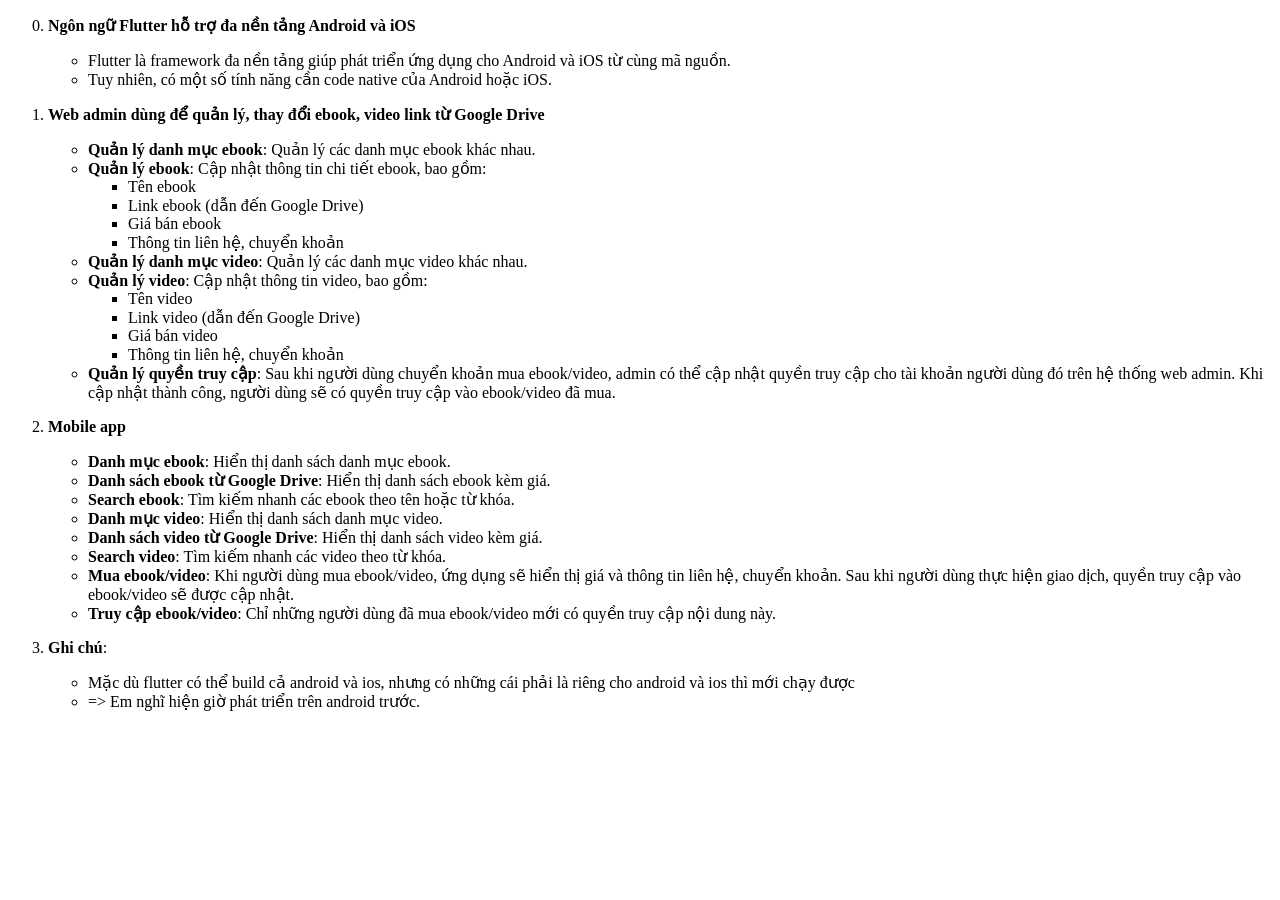
==== index.html @ 8fa97b50 "Update" ====
<!DOCTYPE html>
<html lang="vi">
<head>
    <meta charset="UTF-8">
    <meta name="viewport" content="width=device-width, initial-scale=1.0">
    <title>Ứng dụng Flutter và Web Admin</title>
</head>
<body>
    <ol start="0">
        <li>
            <p><strong>Ngôn ngữ Flutter hỗ trợ đa nền tảng Android và iOS</strong></p>
            <ul>
                <li>Flutter là framework đa nền tảng giúp phát triển ứng dụng cho Android và iOS từ cùng mã nguồn.</li>
                <li>Tuy nhiên, có một số tính năng cần code native của Android hoặc iOS.</li>
            </ul>
        </li>
        <li>
            <p><strong>Web admin dùng để quản lý, thay đổi ebook, video link từ Google Drive</strong></p>
            <ul>
                <li><strong>Quản lý danh mục ebook</strong>: Quản lý các danh mục ebook khác nhau.</li>
                <li><strong>Quản lý ebook</strong>: Cập nhật thông tin chi tiết ebook, bao gồm:
                    <ul>
                        <li>Tên ebook</li>
                        <li>Link ebook (dẫn đến Google Drive)</li>
                        <li>Giá bán ebook</li>
                        <li>Thông tin liên hệ, chuyển khoản</li>
                    </ul>
                </li>
                <li><strong>Quản lý danh mục video</strong>: Quản lý các danh mục video khác nhau.</li>
                <li><strong>Quản lý video</strong>: Cập nhật thông tin video, bao gồm:
                    <ul>
                        <li>Tên video</li>
                        <li>Link video (dẫn đến Google Drive)</li>
                        <li>Giá bán video</li>
                        <li>Thông tin liên hệ, chuyển khoản</li>
                    </ul>
                </li>
                <li><strong>Quản lý quyền truy cập</strong>: Sau khi người dùng chuyển khoản mua ebook/video, admin có thể cập nhật quyền truy cập cho tài khoản người dùng đó trên hệ thống web admin. Khi cập nhật thành công, người dùng sẽ có quyền truy cập vào ebook/video đã mua.</li>
            </ul>
        </li>
        <li>
            <p><strong>Mobile app</strong></p>
            <ul>
                <li><strong>Danh mục ebook</strong>: Hiển thị danh sách danh mục ebook.</li>
                <li><strong>Danh sách ebook từ Google Drive</strong>: Hiển thị danh sách ebook kèm giá.</li>
                <li><strong>Search ebook</strong>: Tìm kiếm nhanh các ebook theo tên hoặc từ khóa.</li>
                <li><strong>Danh mục video</strong>: Hiển thị danh sách danh mục video.</li>
                <li><strong>Danh sách video từ Google Drive</strong>: Hiển thị danh sách video kèm giá.</li>
                <li><strong>Search video</strong>: Tìm kiếm nhanh các video theo từ khóa.</li>
                <li><strong>Mua ebook/video</strong>: Khi người dùng mua ebook/video, ứng dụng sẽ hiển thị giá và thông tin liên hệ, chuyển khoản. Sau khi người dùng thực hiện giao dịch, quyền truy cập vào ebook/video sẽ được cập nhật.</li>
                <li><strong>Truy cập ebook/video</strong>: Chỉ những người dùng đã mua ebook/video mới có quyền truy cập nội dung này.</li>
            </ul>
        </li>
        <li>
            <p><strong>Ghi chú</strong>:</p>
            <ul>
                <li>Mặc dù flutter có thể build cả android và ios, nhưng có những cái phải là riêng cho android và ios thì mới chạy được</li>
                <li>=&gt; Em nghĩ hiện giờ phát triển trên android trước.</li>
            </ul>
        </li>
    </ol>
</body>
</html>
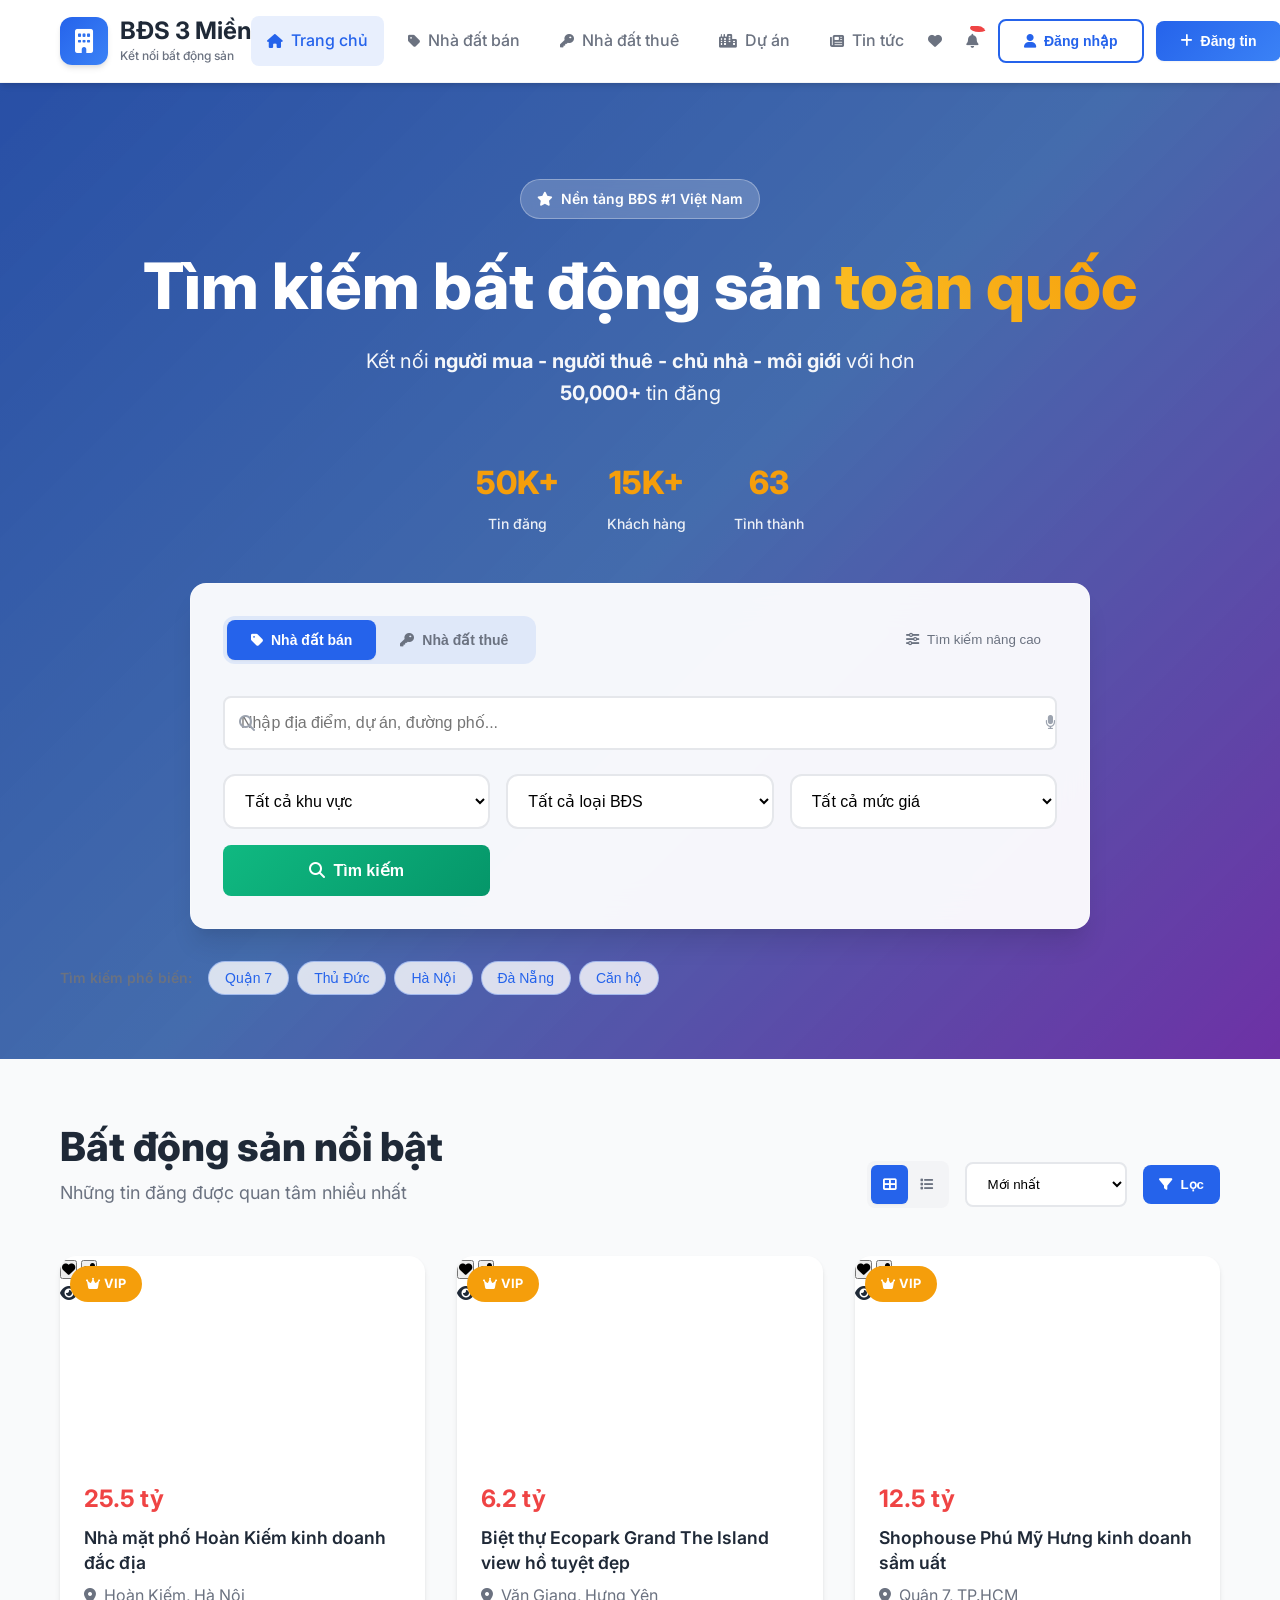
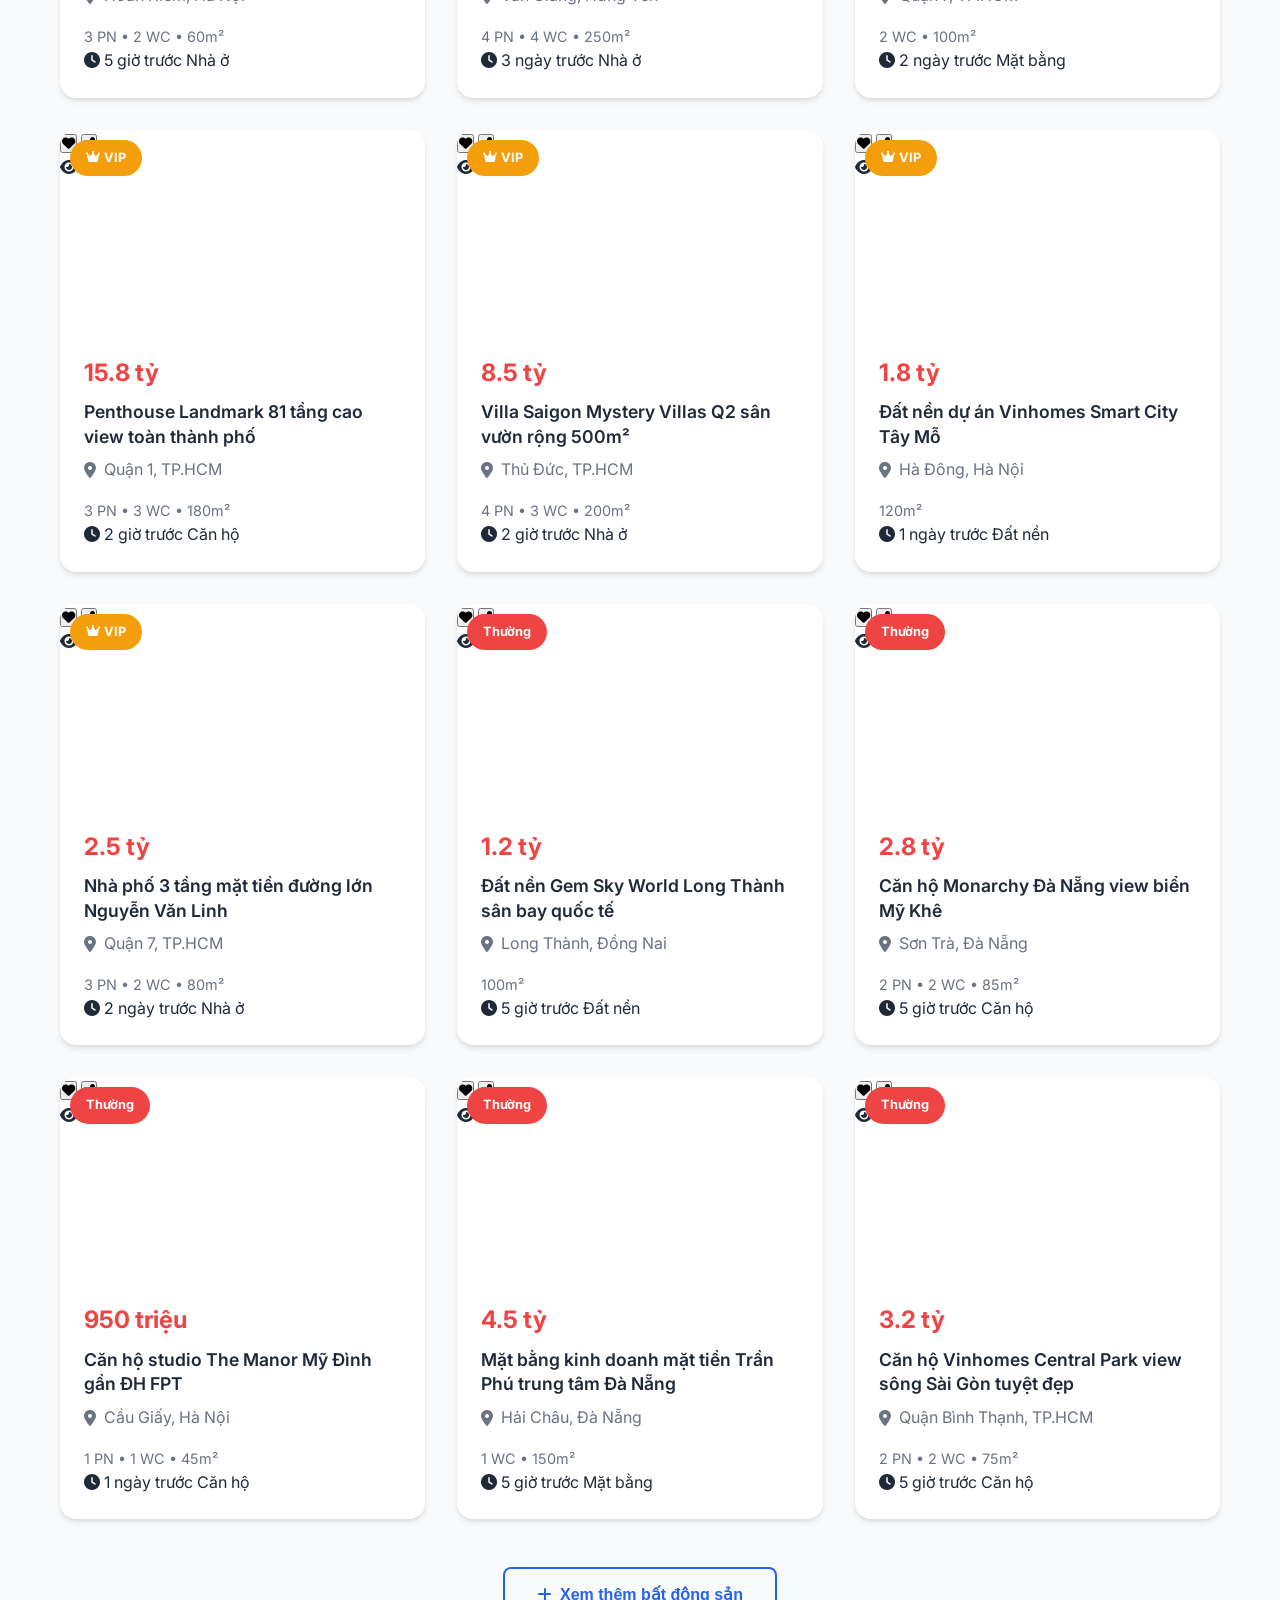
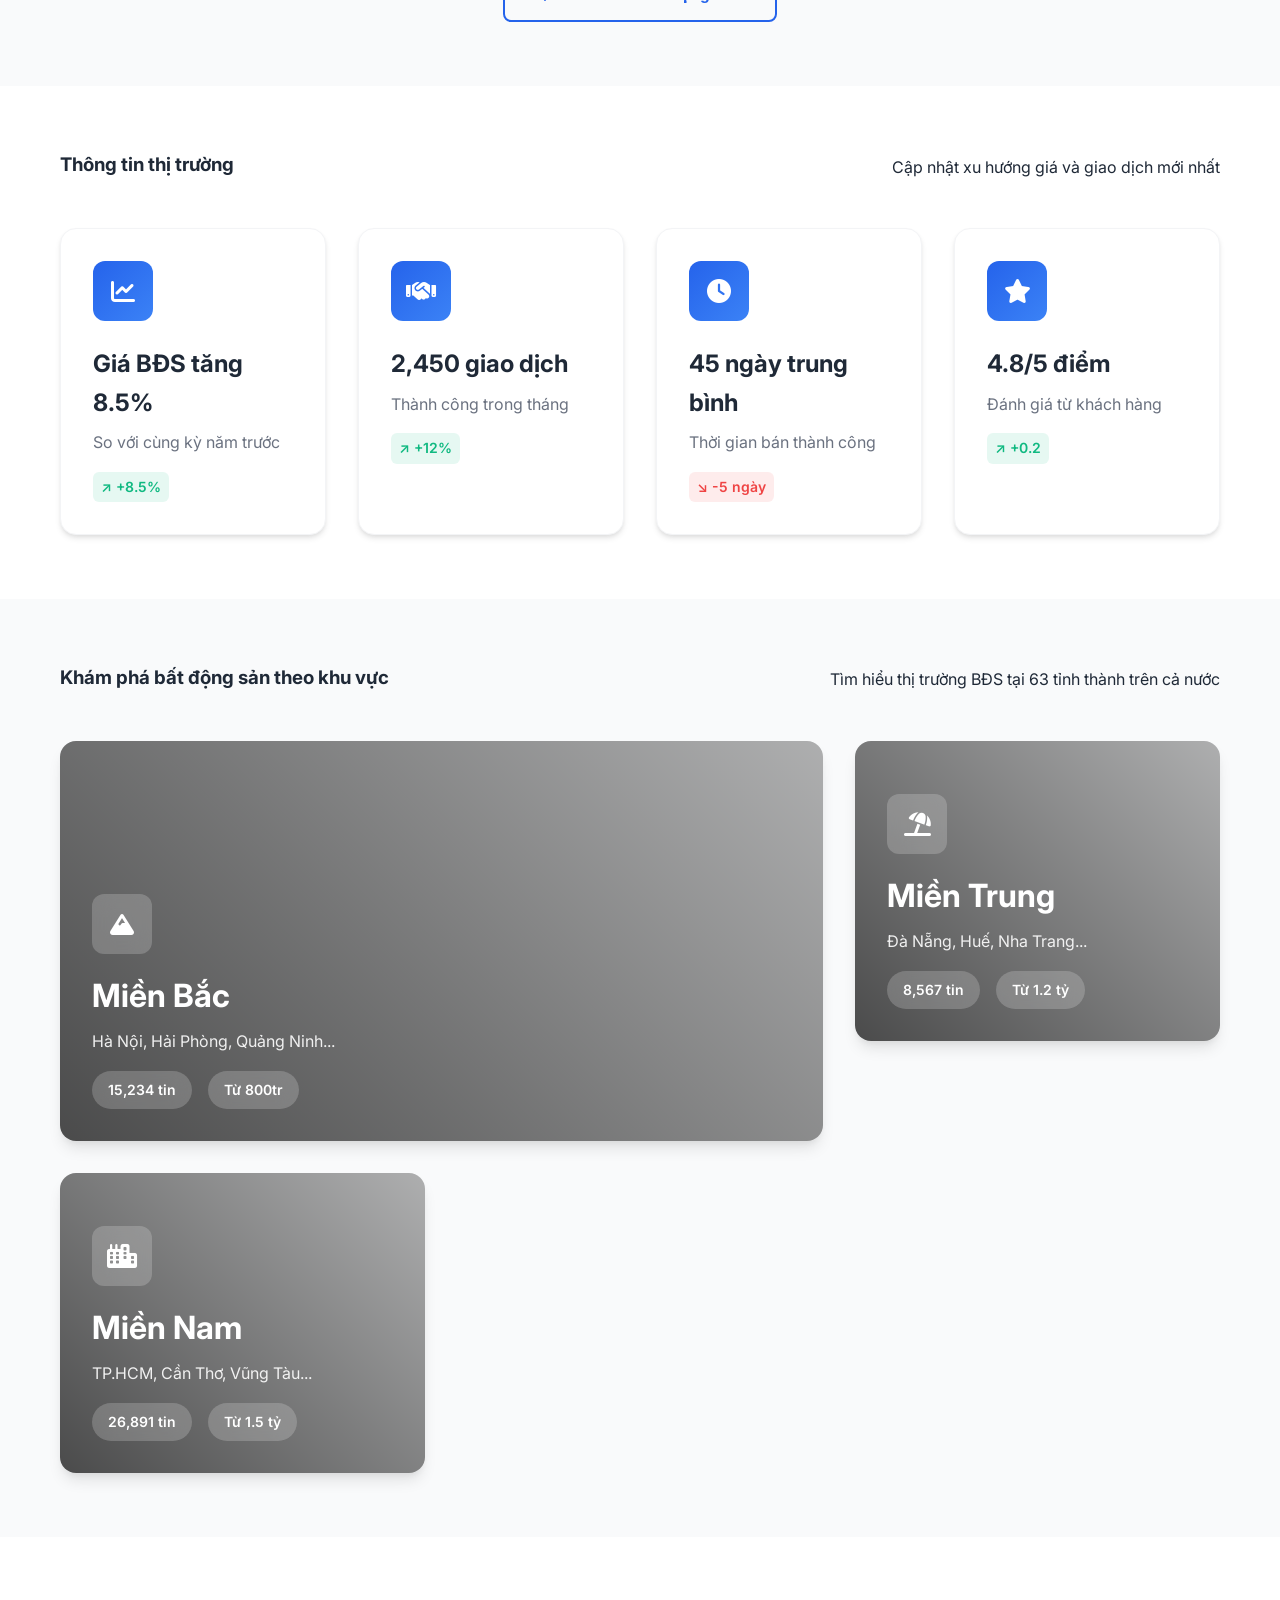
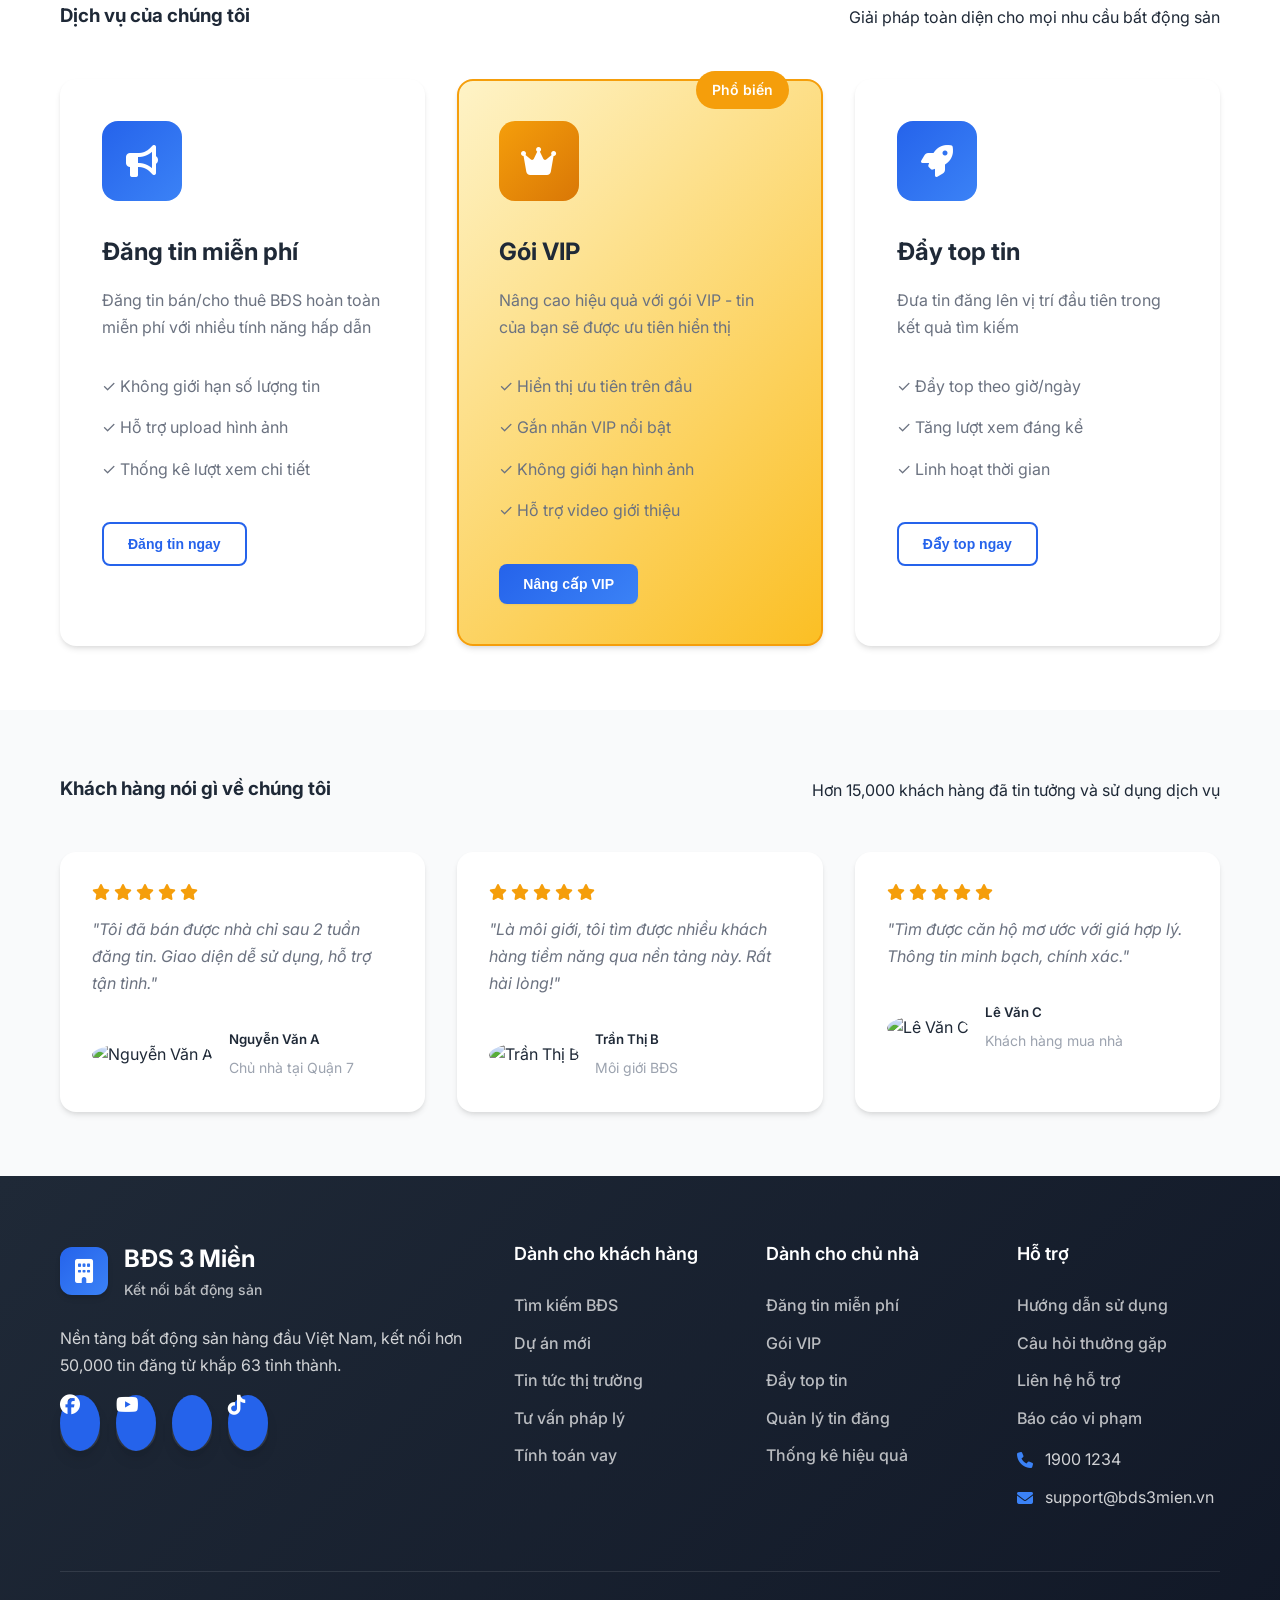
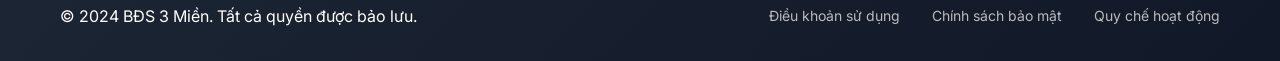
==== commit a0241c65: "Update" ====
--- a/index.html
+++ b/index.html
@@ -1,64 +1,725 @@
-
 <!DOCTYPE html>
 <html lang="vi">
 <head>
     <meta charset="UTF-8">
     <meta name="viewport" content="width=device-width, initial-scale=1.0">
-    <title>Ứng dụng Flutter và Web Admin</title>
+    <title>Bất Động Sản 3 Miền - Mua Bán Nhà Đất Toàn Quốc</title>
+    <link rel="stylesheet" href="styles.css">
+    <link href="https://cdnjs.cloudflare.com/ajax/libs/font-awesome/6.5.0/css/all.min.css" rel="stylesheet">
+    <link href="https://fonts.googleapis.com/css2?family=Inter:wght@300;400;500;600;700;800&display=swap" rel="stylesheet">
+    <link rel="preconnect" href="https://fonts.googleapis.com">
+    <link rel="preconnect" href="https://fonts.gstatic.com" crossorigin>
 </head>
 <body>
-    <ol start="0">
-        <li>
-            <p><strong>Ngôn ngữ Flutter hỗ trợ đa nền tảng Android và iOS</strong></p>
-            <ul>
-                <li>Flutter là framework đa nền tảng giúp phát triển ứng dụng cho Android và iOS từ cùng mã nguồn.</li>
-                <li>Tuy nhiên, có một số tính năng cần code native của Android hoặc iOS.</li>
-            </ul>
-        </li>
-        <li>
-            <p><strong>Web admin dùng để quản lý, thay đổi ebook, video link từ Google Drive</strong></p>
-            <ul>
-                <li><strong>Quản lý danh mục ebook</strong>: Quản lý các danh mục ebook khác nhau.</li>
-                <li><strong>Quản lý ebook</strong>: Cập nhật thông tin chi tiết ebook, bao gồm:
+    <!-- Header -->
+    <header class="header">
+        <div class="container">
+            <div class="nav-brand">
+                <div class="logo">
+                    <div class="logo-icon">
+                        <i class="fas fa-building"></i>
+                    </div>
+                    <div class="logo-text">
+                        <h1>BĐS 3 Miền</h1>
+                        <span>Kết nối bất động sản</span>
+                    </div>
+                </div>
+            </div>
+            <nav class="nav-menu">
+                <a href="#" class="nav-link active">
+                    <i class="fas fa-home"></i>
+                    <span>Trang chủ</span>
+                </a>
+                <a href="#" class="nav-link">
+                    <i class="fas fa-tag"></i>
+                    <span>Nhà đất bán</span>
+                </a>
+                <a href="#" class="nav-link">
+                    <i class="fas fa-key"></i>
+                    <span>Nhà đất thuê</span>
+                </a>
+                <a href="#" class="nav-link">
+                    <i class="fas fa-city"></i>
+                    <span>Dự án</span>
+                </a>
+                <a href="#" class="nav-link">
+                    <i class="fas fa-newspaper"></i>
+                    <span>Tin tức</span>
+                </a>
+            </nav>
+            <div class="nav-actions">
+                <div class="user-menu">
+                    <button class="btn btn-ghost" onclick="toggleSavedProperties()">
+                        <i class="fas fa-heart"></i>
+                        <span class="saved-count">3</span>
+                    </button>
+                    <button class="btn btn-ghost" onclick="toggleNotifications()">
+                        <i class="fas fa-bell"></i>
+                        <span class="notification-dot"></span>
+                    </button>
+                </div>
+                <button class="btn btn-outline" onclick="showLoginModal()">
+                    <i class="fas fa-user"></i>
+                    Đăng nhập
+                </button>
+                <button class="btn btn-primary" onclick="showPostPropertyModal()">
+                    <i class="fas fa-plus"></i>
+                    Đăng tin
+                </button>
+                <button class="mobile-menu-toggle" onclick="toggleMobileMenu()">
+                    <i class="fas fa-bars"></i>
+                </button>
+            </div>
+        </div>
+    </header>
+
+    <!-- Hero Section -->
+    <section class="hero">
+        <div class="hero-background">
+            <div class="hero-overlay"></div>
+        </div>
+        <div class="container">
+            <div class="hero-content">
+                <div class="hero-badge">
+                    <i class="fas fa-star"></i>
+                    <span>Nền tảng BĐS #1 Việt Nam</span>
+                </div>
+                <h2>Tìm kiếm bất động sản <span class="highlight">toàn quốc</span></h2>
+                <p>Kết nối <strong>người mua - người thuê - chủ nhà - môi giới</strong> với hơn <strong>50,000+</strong> tin đăng</p>
+                
+                <!-- Quick Stats -->
+                <div class="hero-stats">
+                    <div class="stat-item">
+                        <div class="stat-number">50K+</div>
+                        <div class="stat-label">Tin đăng</div>
+                    </div>
+                    <div class="stat-item">
+                        <div class="stat-number">15K+</div>
+                        <div class="stat-label">Khách hàng</div>
+                    </div>
+                    <div class="stat-item">
+                        <div class="stat-number">63</div>
+                        <div class="stat-label">Tỉnh thành</div>
+                    </div>
+                </div>
+                
+                <!-- Search Form -->
+                <div class="search-form">
+                    <div class="search-header">
+                        <div class="search-tabs">
+                            <button class="tab-btn active" data-type="ban">
+                                <i class="fas fa-tag"></i>
+                                <span>Nhà đất bán</span>
+                            </button>
+                            <button class="tab-btn" data-type="thue">
+                                <i class="fas fa-key"></i>
+                                <span>Nhà đất thuê</span>
+                            </button>
+                        </div>
+                        <button class="advanced-search-btn" onclick="toggleAdvancedSearch()">
+                            <i class="fas fa-sliders-h"></i>
+                            Tìm kiếm nâng cao
+                        </button>
+                    </div>
+                    
+                    <div class="search-inputs">
+                        <div class="input-group main-search">
+                            <i class="fas fa-search"></i>
+                            <input type="text" placeholder="Nhập địa điểm, dự án, đường phố..." id="searchKeyword">
+                            <button class="voice-search" onclick="startVoiceSearch()">
+                                <i class="fas fa-microphone"></i>
+                            </button>
+                        </div>
+                        
+                        <div class="filter-row">
+                            <select id="regionSelect" class="select-input">
+                                <option value="">Tất cả khu vực</option>
+                                <option value="mien-bac">🏔️ Miền Bắc</option>
+                                <option value="mien-trung">🏖️ Miền Trung</option>
+                                <option value="mien-nam">🌴 Miền Nam</option>
+                            </select>
+                            
+                            <select id="propertyType" class="select-input">
+                                <option value="">Tất cả loại BĐS</option>
+                                <option value="nha-o">🏠 Nhà ở</option>
+                                <option value="can-ho">🏢 Căn hộ</option>
+                                <option value="dat-nen">🌱 Đất nền</option>
+                                <option value="mat-bang">🏪 Mặt bằng</option>
+                            </select>
+                            
+                            <select id="priceRange" class="select-input">
+                                <option value="">Tất cả mức giá</option>
+                                <option value="0-1">💰 Dưới 1 tỷ</option>
+                                <option value="1-3">💎 1 - 3 tỷ</option>
+                                <option value="3-5">👑 3 - 5 tỷ</option>
+                                <option value="5+">💸 Trên 5 tỷ</option>
+                            </select>
+                            
+                            <button class="btn btn-search" onclick="searchProperties()">
+                                <i class="fas fa-search"></i>
+                                <span>Tìm kiếm</span>
+                            </button>
+                        </div>
+                    </div>
+
+                    <!-- Advanced Search Panel -->
+                    <div class="advanced-search-panel" id="advancedSearchPanel">
+                        <div class="advanced-row">
+                            <div class="input-group">
+                                <label>Diện tích (m²)</label>
+                                <div class="range-inputs">
+                                    <input type="number" placeholder="Từ" id="areaFrom">
+                                    <span>-</span>
+                                    <input type="number" placeholder="Đến" id="areaTo">
+                                </div>
+                            </div>
+                            <div class="input-group">
+                                <label>Số phòng ngủ</label>
+                                <select id="bedroomCount">
+                                    <option value="">Tất cả</option>
+                                    <option value="1">1 phòng</option>
+                                    <option value="2">2 phòng</option>
+                                    <option value="3">3 phòng</option>
+                                    <option value="4+">4+ phòng</option>
+                                </select>
+                            </div>
+                            <div class="input-group">
+                                <label>Hướng nhà</label>
+                                <select id="direction">
+                                    <option value="">Tất cả hướng</option>
+                                    <option value="dong">Đông</option>
+                                    <option value="tay">Tây</option>
+                                    <option value="nam">Nam</option>
+                                    <option value="bac">Bắc</option>
+                                    <option value="dong-nam">Đông Nam</option>
+                                    <option value="tay-nam">Tây Nam</option>
+                                </select>
+                            </div>
+                        </div>
+                    </div>
+                </div>
+
+                <!-- Quick Search Suggestions -->
+                <div class="quick-suggestions">
+                    <span class="suggestion-label">Tìm kiếm phổ biến:</span>
+                    <div class="suggestion-tags">
+                        <button class="suggestion-tag" onclick="quickSearch('Quận 7')">Quận 7</button>
+                        <button class="suggestion-tag" onclick="quickSearch('Thủ Đức')">Thủ Đức</button>
+                        <button class="suggestion-tag" onclick="quickSearch('Hà Nội')">Hà Nội</button>
+                        <button class="suggestion-tag" onclick="quickSearch('Đà Nẵng')">Đà Nẵng</button>
+                        <button class="suggestion-tag" onclick="quickSearch('Căn hộ')">Căn hộ</button>
+                    </div>
+                </div>
+            </div>
+        </div>
+    </section>
+
+    <!-- Featured Properties -->
+    <section class="featured-properties">
+        <div class="container">
+            <div class="section-header">
+                <div class="section-title">
+                    <h3>Bất động sản nổi bật</h3>
+                    <p>Những tin đăng được quan tâm nhiều nhất</p>
+                </div>
+                <div class="section-controls">
+                    <div class="view-toggle">
+                        <button class="view-btn active" data-view="grid" onclick="changeView('grid')">
+                            <i class="fas fa-th-large"></i>
+                        </button>
+                        <button class="view-btn" data-view="list" onclick="changeView('list')">
+                            <i class="fas fa-list"></i>
+                        </button>
+                    </div>
+                    <div class="sort-dropdown">
+                        <select id="sortBy" onchange="sortProperties()">
+                            <option value="newest">Mới nhất</option>
+                            <option value="price-asc">Giá thấp đến cao</option>
+                            <option value="price-desc">Giá cao đến thấp</option>
+                            <option value="area-desc">Diện tích lớn nhất</option>
+                            <option value="vip">VIP trước</option>
+                        </select>
+                    </div>
+                    <button class="filter-btn" onclick="showFilterModal()">
+                        <i class="fas fa-filter"></i>
+                        Lọc
+                    </button>
+                </div>
+            </div>
+
+            <!-- Filter Tags -->
+            <div class="active-filters" id="activeFilters">
+                <!-- Active filter tags will appear here -->
+            </div>
+
+            <!-- Properties Grid -->
+            <div class="properties-container">
+                <div class="properties-grid" id="propertiesGrid">
+                    <!-- Properties will be loaded here -->
+                </div>
+                
+                <!-- Load More Button -->
+                <div class="load-more-section">
+                    <button class="btn btn-outline load-more-btn" onclick="loadMoreProperties()">
+                        <i class="fas fa-plus"></i>
+                        Xem thêm bất động sản
+                    </button>
+                </div>
+            </div>
+        </div>
+    </section>
+
+    <!-- Market Insights -->
+    <section class="market-insights">
+        <div class="container">
+            <div class="section-header">
+                <h3>Thông tin thị trường</h3>
+                <p>Cập nhật xu hướng giá và giao dịch mới nhất</p>
+            </div>
+            <div class="insights-grid">
+                <div class="insight-card">
+                    <div class="insight-icon">
+                        <i class="fas fa-chart-line"></i>
+                    </div>
+                    <div class="insight-content">
+                        <h4>Giá BĐS tăng 8.5%</h4>
+                        <p>So với cùng kỳ năm trước</p>
+                        <span class="trend up">+8.5%</span>
+                    </div>
+                </div>
+                <div class="insight-card">
+                    <div class="insight-icon">
+                        <i class="fas fa-handshake"></i>
+                    </div>
+                    <div class="insight-content">
+                        <h4>2,450 giao dịch</h4>
+                        <p>Thành công trong tháng</p>
+                        <span class="trend up">+12%</span>
+                    </div>
+                </div>
+                <div class="insight-card">
+                    <div class="insight-icon">
+                        <i class="fas fa-clock"></i>
+                    </div>
+                    <div class="insight-content">
+                        <h4>45 ngày trung bình</h4>
+                        <p>Thời gian bán thành công</p>
+                        <span class="trend down">-5 ngày</span>
+                    </div>
+                </div>
+                <div class="insight-card">
+                    <div class="insight-icon">
+                        <i class="fas fa-star"></i>
+                    </div>
+                    <div class="insight-content">
+                        <h4>4.8/5 điểm</h4>
+                        <p>Đánh giá từ khách hàng</p>
+                        <span class="trend up">+0.2</span>
+                    </div>
+                </div>
+            </div>
+        </div>
+    </section>
+
+    <!-- Regions -->
+    <section class="regions">
+        <div class="container">
+            <div class="section-header">
+                <h3>Khám phá bất động sản theo khu vực</h3>
+                <p>Tìm hiểu thị trường BĐS tại 63 tỉnh thành trên cả nước</p>
+            </div>
+            <div class="regions-grid">
+                <div class="region-card featured" onclick="filterByRegion('mien-bac')">
+                    <div class="region-image" style="background-image: url('https://images.unsplash.com/photo-1555881400-74d7acaacd8b?w=400&h=300&fit=crop')"></div>
+                    <div class="region-overlay"></div>
+                    <div class="region-content">
+                        <div class="region-icon">
+                            <i class="fas fa-mountain"></i>
+                        </div>
+                        <h4>Miền Bắc</h4>
+                        <p>Hà Nội, Hải Phòng, Quảng Ninh...</p>
+                        <div class="region-stats">
+                            <span class="stat">15,234 tin</span>
+                            <span class="stat">Từ 800tr</span>
+                        </div>
+                    </div>
+                </div>
+                <div class="region-card" onclick="filterByRegion('mien-trung')">
+                    <div class="region-image" style="background-image: url('https://images.unsplash.com/photo-1578662996442-48f60103fc96?w=400&h=300&fit=crop')"></div>
+                    <div class="region-overlay"></div>
+                    <div class="region-content">
+                        <div class="region-icon">
+                            <i class="fas fa-umbrella-beach"></i>
+                        </div>
+                        <h4>Miền Trung</h4>
+                        <p>Đà Nẵng, Huế, Nha Trang...</p>
+                        <div class="region-stats">
+                            <span class="stat">8,567 tin</span>
+                            <span class="stat">Từ 1.2 tỷ</span>
+                        </div>
+                    </div>
+                </div>
+                <div class="region-card" onclick="filterByRegion('mien-nam')">
+                    <div class="region-image" style="background-image: url('https://images.unsplash.com/photo-1583417319070-4a69db38a482?w=400&h=300&fit=crop')"></div>
+                    <div class="region-overlay"></div>
+                    <div class="region-content">
+                        <div class="region-icon">
+                            <i class="fas fa-city"></i>
+                        </div>
+                        <h4>Miền Nam</h4>
+                        <p>TP.HCM, Cần Thơ, Vũng Tàu...</p>
+                        <div class="region-stats">
+                            <span class="stat">26,891 tin</span>
+                            <span class="stat">Từ 1.5 tỷ</span>
+                        </div>
+                    </div>
+                </div>
+            </div>
+        </div>
+    </section>
+
+    <!-- Services -->
+    <section class="services">
+        <div class="container">
+            <div class="section-header">
+                <h3>Dịch vụ của chúng tôi</h3>
+                <p>Giải pháp toàn diện cho mọi nhu cầu bất động sản</p>
+            </div>
+            <div class="services-grid">
+                <div class="service-card">
+                    <div class="service-icon">
+                        <i class="fas fa-bullhorn"></i>
+                    </div>
+                    <h4>Đăng tin miễn phí</h4>
+                    <p>Đăng tin bán/cho thuê BĐS hoàn toàn miễn phí với nhiều tính năng hấp dẫn</p>
                     <ul>
-                        <li>Tên ebook</li>
-                        <li>Link ebook (dẫn đến Google Drive)</li>
-                        <li>Giá bán ebook</li>
-                        <li>Thông tin liên hệ, chuyển khoản</li>
+                        <li>✓ Không giới hạn số lượng tin</li>
+                        <li>✓ Hỗ trợ upload hình ảnh</li>
+                        <li>✓ Thống kê lượt xem chi tiết</li>
                     </ul>
-                </li>
-                <li><strong>Quản lý danh mục video</strong>: Quản lý các danh mục video khác nhau.</li>
-                <li><strong>Quản lý video</strong>: Cập nhật thông tin video, bao gồm:
+                    <button class="btn btn-outline">Đăng tin ngay</button>
+                </div>
+                <div class="service-card featured">
+                    <div class="service-badge">Phổ biến</div>
+                    <div class="service-icon">
+                        <i class="fas fa-crown"></i>
+                    </div>
+                    <h4>Gói VIP</h4>
+                    <p>Nâng cao hiệu quả với gói VIP - tin của bạn sẽ được ưu tiên hiển thị</p>
                     <ul>
-                        <li>Tên video</li>
-                        <li>Link video (dẫn đến Google Drive)</li>
-                        <li>Giá bán video</li>
-                        <li>Thông tin liên hệ, chuyển khoản</li>
+                        <li>✓ Hiển thị ưu tiên trên đầu</li>
+                        <li>✓ Gắn nhãn VIP nổi bật</li>
+                        <li>✓ Không giới hạn hình ảnh</li>
+                        <li>✓ Hỗ trợ video giới thiệu</li>
                     </ul>
-                </li>
-                <li><strong>Quản lý quyền truy cập</strong>: Sau khi người dùng chuyển khoản mua ebook/video, admin có thể cập nhật quyền truy cập cho tài khoản người dùng đó trên hệ thống web admin. Khi cập nhật thành công, người dùng sẽ có quyền truy cập vào ebook/video đã mua.</li>
-            </ul>
-        </li>
-        <li>
-            <p><strong>Mobile app</strong></p>
-            <ul>
-                <li><strong>Danh mục ebook</strong>: Hiển thị danh sách danh mục ebook.</li>
-                <li><strong>Danh sách ebook từ Google Drive</strong>: Hiển thị danh sách ebook kèm giá.</li>
-                <li><strong>Search ebook</strong>: Tìm kiếm nhanh các ebook theo tên hoặc từ khóa.</li>
-                <li><strong>Danh mục video</strong>: Hiển thị danh sách danh mục video.</li>
-                <li><strong>Danh sách video từ Google Drive</strong>: Hiển thị danh sách video kèm giá.</li>
-                <li><strong>Search video</strong>: Tìm kiếm nhanh các video theo từ khóa.</li>
-                <li><strong>Mua ebook/video</strong>: Khi người dùng mua ebook/video, ứng dụng sẽ hiển thị giá và thông tin liên hệ, chuyển khoản. Sau khi người dùng thực hiện giao dịch, quyền truy cập vào ebook/video sẽ được cập nhật.</li>
-                <li><strong>Truy cập ebook/video</strong>: Chỉ những người dùng đã mua ebook/video mới có quyền truy cập nội dung này.</li>
-            </ul>
-        </li>
-        <li>
-            <p><strong>Ghi chú</strong>:</p>
-            <ul>
-                <li>Mặc dù flutter có thể build cả android và ios, nhưng có những cái phải là riêng cho android và ios thì mới chạy được</li>
-                <li>=&gt; Em nghĩ hiện giờ phát triển trên android trước.</li>
-            </ul>
-        </li>
-    </ol>
+                    <button class="btn btn-primary">Nâng cấp VIP</button>
+                </div>
+                <div class="service-card">
+                    <div class="service-icon">
+                        <i class="fas fa-rocket"></i>
+                    </div>
+                    <h4>Đẩy top tin</h4>
+                    <p>Đưa tin đăng lên vị trí đầu tiên trong kết quả tìm kiếm</p>
+                    <ul>
+                        <li>✓ Đẩy top theo giờ/ngày</li>
+                        <li>✓ Tăng lượt xem đáng kể</li>
+                        <li>✓ Linh hoạt thời gian</li>
+                    </ul>
+                    <button class="btn btn-outline">Đẩy top ngay</button>
+                </div>
+            </div>
+        </div>
+    </section>
+
+    <!-- Testimonials -->
+    <section class="testimonials">
+        <div class="container">
+            <div class="section-header">
+                <h3>Khách hàng nói gì về chúng tôi</h3>
+                <p>Hơn 15,000 khách hàng đã tin tưởng và sử dụng dịch vụ</p>
+            </div>
+            <div class="testimonials-grid">
+                <div class="testimonial-card">
+                    <div class="testimonial-content">
+                        <div class="stars">
+                            <i class="fas fa-star"></i>
+                            <i class="fas fa-star"></i>
+                            <i class="fas fa-star"></i>
+                            <i class="fas fa-star"></i>
+                            <i class="fas fa-star"></i>
+                        </div>
+                        <p>"Tôi đã bán được nhà chỉ sau 2 tuần đăng tin. Giao diện dễ sử dụng, hỗ trợ tận tình."</p>
+                    </div>
+                    <div class="testimonial-author">
+                        <div class="author-avatar">
+                            <img src="https://images.unsplash.com/photo-1507003211169-0a1dd7228f2d?w=60&h=60&fit=crop&crop=face" alt="Nguyễn Văn A">
+                        </div>
+                        <div class="author-info">
+                            <h5>Nguyễn Văn A</h5>
+                            <span>Chủ nhà tại Quận 7</span>
+                        </div>
+                    </div>
+                </div>
+                <div class="testimonial-card">
+                    <div class="testimonial-content">
+                        <div class="stars">
+                            <i class="fas fa-star"></i>
+                            <i class="fas fa-star"></i>
+                            <i class="fas fa-star"></i>
+                            <i class="fas fa-star"></i>
+                            <i class="fas fa-star"></i>
+                        </div>
+                        <p>"Là môi giới, tôi tìm được nhiều khách hàng tiềm năng qua nền tảng này. Rất hài lòng!"</p>
+                    </div>
+                    <div class="testimonial-author">
+                        <div class="author-avatar">
+                            <img src="https://images.unsplash.com/photo-1494790108755-2616b612b786?w=60&h=60&fit=crop&crop=face" alt="Trần Thị B">
+                        </div>
+                        <div class="author-info">
+                            <h5>Trần Thị B</h5>
+                            <span>Môi giới BĐS</span>
+                        </div>
+                    </div>
+                </div>
+                <div class="testimonial-card">
+                    <div class="testimonial-content">
+                        <div class="stars">
+                            <i class="fas fa-star"></i>
+                            <i class="fas fa-star"></i>
+                            <i class="fas fa-star"></i>
+                            <i class="fas fa-star"></i>
+                            <i class="fas fa-star"></i>
+                        </div>
+                        <p>"Tìm được căn hộ mơ ước với giá hợp lý. Thông tin minh bạch, chính xác."</p>
+                    </div>
+                    <div class="testimonial-author">
+                        <div class="author-avatar">
+                            <img src="https://images.unsplash.com/photo-1472099645785-5658abf4ff4e?w=60&h=60&fit=crop&crop=face" alt="Lê Văn C">
+                        </div>
+                        <div class="author-info">
+                            <h5>Lê Văn C</h5>
+                            <span>Khách hàng mua nhà</span>
+                        </div>
+                    </div>
+                </div>
+            </div>
+        </div>
+    </section>
+
+    <!-- Footer -->
+    <footer class="footer">
+        <div class="container">
+            <div class="footer-content">
+                <div class="footer-section">
+                    <div class="footer-logo">
+                        <div class="logo-icon">
+                            <i class="fas fa-building"></i>
+                        </div>
+                        <div class="logo-text">
+                            <h4>BĐS 3 Miền</h4>
+                            <span>Kết nối bất động sản</span>
+                        </div>
+                    </div>
+                    <p>Nền tảng bất động sản hàng đầu Việt Nam, kết nối hơn 50,000 tin đăng từ khắp 63 tỉnh thành.</p>
+                    <div class="social-links">
+                        <a href="#"><i class="fab fa-facebook"></i></a>
+                        <a href="#"><i class="fab fa-youtube"></i></a>
+                        <a href="#"><i class="fab fa-zalo"></i></a>
+                        <a href="#"><i class="fab fa-tiktok"></i></a>
+                    </div>
+                </div>
+                <div class="footer-section">
+                    <h4>Dành cho khách hàng</h4>
+                    <a href="#">Tìm kiếm BĐS</a>
+                    <a href="#">Dự án mới</a>
+                    <a href="#">Tin tức thị trường</a>
+                    <a href="#">Tư vấn pháp lý</a>
+                    <a href="#">Tính toán vay</a>
+                </div>
+                <div class="footer-section">
+                    <h4>Dành cho chủ nhà</h4>
+                    <a href="#">Đăng tin miễn phí</a>
+                    <a href="#">Gói VIP</a>
+                    <a href="#">Đẩy top tin</a>
+                    <a href="#">Quản lý tin đăng</a>
+                    <a href="#">Thống kê hiệu quả</a>
+                </div>
+                <div class="footer-section">
+                    <h4>Hỗ trợ</h4>
+                    <a href="#">Hướng dẫn sử dụng</a>
+                    <a href="#">Câu hỏi thường gặp</a>
+                    <a href="#">Liên hệ hỗ trợ</a>
+                    <a href="#">Báo cáo vi phạm</a>
+                    <div class="contact-info">
+                        <div class="contact-item">
+                            <i class="fas fa-phone"></i>
+                            <span>1900 1234</span>
+                        </div>
+                        <div class="contact-item">
+                            <i class="fas fa-envelope"></i>
+                            <span>support@bds3mien.vn</span>
+                        </div>
+                    </div>
+                </div>
+            </div>
+            <div class="footer-bottom">
+                <div class="footer-bottom-content">
+                    <p>&copy; 2024 BĐS 3 Miền. Tất cả quyền được bảo lưu.</p>
+                    <div class="footer-links">
+                        <a href="#">Điều khoản sử dụng</a>
+                        <a href="#">Chính sách bảo mật</a>
+                        <a href="#">Quy chế hoạt động</a>
+                    </div>
+                </div>
+            </div>
+        </div>
+    </footer>
+
+    <!-- Modals -->
+    <!-- Login Modal -->
+    <div class="modal" id="loginModal">
+        <div class="modal-content">
+            <div class="modal-header">
+                <h3>Đăng nhập</h3>
+                <button class="modal-close" onclick="closeModal('loginModal')">
+                    <i class="fas fa-times"></i>
+                </button>
+            </div>
+            <div class="modal-body">
+                <form class="login-form">
+                    <div class="input-group">
+                        <label>Số điện thoại hoặc Email</label>
+                        <input type="text" placeholder="Nhập số điện thoại hoặc email">
+                    </div>
+                    <div class="input-group">
+                        <label>Mật khẩu</label>
+                        <input type="password" placeholder="Nhập mật khẩu">
+                    </div>
+                    <div class="form-options">
+                        <label class="checkbox">
+                            <input type="checkbox">
+                            <span>Ghi nhớ đăng nhập</span>
+                        </label>
+                        <a href="#" class="forgot-password">Quên mật khẩu?</a>
+                    </div>
+                    <button type="submit" class="btn btn-primary full-width">Đăng nhập</button>
+                </form>
+                <div class="divider">
+                    <span>Hoặc đăng nhập bằng</span>
+                </div>
+                <div class="social-login">
+                    <button class="btn btn-social facebook">
+                        <i class="fab fa-facebook"></i>
+                        Facebook
+                    </button>
+                    <button class="btn btn-social google">
+                        <i class="fab fa-google"></i>
+                        Google
+                    </button>
+                </div>
+                <div class="register-link">
+                    Chưa có tài khoản? <a href="#" onclick="showRegisterModal()">Đăng ký ngay</a>
+                </div>
+            </div>
+        </div>
+    </div>
+
+    <!-- Post Property Modal -->
+    <div class="modal" id="postPropertyModal">
+        <div class="modal-content large">
+            <div class="modal-header">
+                <h3>Đăng tin bất động sản</h3>
+                <button class="modal-close" onclick="closeModal('postPropertyModal')">
+                    <i class="fas fa-times"></i>
+                </button>
+            </div>
+            <div class="modal-body">
+                <div class="post-steps">
+                    <div class="step active">
+                        <div class="step-number">1</div>
+                        <span>Thông tin cơ bản</span>
+                    </div>
+                    <div class="step">
+                        <div class="step-number">2</div>
+                        <span>Hình ảnh & Video</span>
+                    </div>
+                    <div class="step">
+                        <div class="step-number">3</div>
+                        <span>Xác nhận & Đăng tin</span>
+                    </div>
+                </div>
+                <form class="post-form">
+                    <div class="form-row">
+                        <div class="input-group">
+                            <label>Loại giao dịch *</label>
+                            <select required>
+                                <option value="">Chọn loại giao dịch</option>
+                                <option value="ban">Bán</option>
+                                <option value="thue">Cho thuê</option>
+                            </select>
+                        </div>
+                        <div class="input-group">
+                            <label>Loại bất động sản *</label>
+                            <select required>
+                                <option value="">Chọn loại BĐS</option>
+                                <option value="nha-o">Nhà ở</option>
+                                <option value="can-ho">Căn hộ</option>
+                                <option value="dat-nen">Đất nền</option>
+                                <option value="mat-bang">Mặt bằng</option>
+                            </select>
+                        </div>
+                    </div>
+                    <div class="input-group">
+                        <label>Tiêu đề tin đăng *</label>
+                        <input type="text" placeholder="VD: Bán nhà phố 3 tầng mặt tiền đường lớn" required>
+                        <small>Tiêu đề hấp dẫn sẽ thu hút nhiều người xem hơn</small>
+                    </div>
+                    <div class="form-row">
+                        <div class="input-group">
+                            <label>Giá *</label>
+                            <input type="number" placeholder="Nhập giá" required>
+                        </div>
+                        <div class="input-group">
+                            <label>Đơn vị</label>
+                            <select>
+                                <option value="vnd">VNĐ</option>
+                                <option value="ty">Tỷ VNĐ</option>
+                                <option value="trieu">Triệu VNĐ</option>
+                            </select>
+                        </div>
+                        <div class="input-group">
+                            <label>Diện tích (m²) *</label>
+                            <input type="number" placeholder="Diện tích" required>
+                        </div>
+                    </div>
+                    <div class="form-actions">
+                        <button type="button" class="btn btn-outline">Lưu nháp</button>
+                        <button type="submit" class="btn btn-primary">Tiếp tục</button>
+                    </div>
+                </form>
+            </div>
+        </div>
+    </div>
+
+    <!-- Floating Action Button -->
+    <div class="fab-container">
+        <button class="fab main-fab" onclick="toggleFabMenu()">
+            <i class="fas fa-plus"></i>
+        </button>
+        <div class="fab-menu" id="fabMenu">
+            <button class="fab" onclick="showPostPropertyModal()" title="Đăng tin">
+                <i class="fas fa-home"></i>
+            </button>
+            <button class="fab" onclick="showCalculatorModal()" title="Tính toán vay">
+                <i class="fas fa-calculator"></i>
+            </button>
+            <button class="fab" onclick="scrollToTop()" title="Lên đầu trang">
+                <i class="fas fa-arrow-up"></i>
+            </button>
+        </div>
+    </div>
+
+    <script src="script.js"></script>
+    <script src="enhanced-features.js"></script>
 </body>
-</html>
+</html>
--- a/styles.css
+++ b/styles.css
@@ -0,0 +1,1741 @@
+/* Reset và Base Styles */
+* {
+    margin: 0;
+    padding: 0;
+    box-sizing: border-box;
+}
+
+:root {
+    --primary-color: #2563eb;
+    --primary-dark: #1d4ed8;
+    --primary-light: #3b82f6;
+    --secondary-color: #f59e0b;
+    --success-color: #10b981;
+    --danger-color: #ef4444;
+    --warning-color: #f59e0b;
+    --info-color: #06b6d4;
+    
+    --text-primary: #1f2937;
+    --text-secondary: #6b7280;
+    --text-muted: #9ca3af;
+    
+    --bg-primary: #ffffff;
+    --bg-secondary: #f9fafb;
+    --bg-tertiary: #f3f4f6;
+    
+    --border-color: #e5e7eb;
+    --border-light: #f3f4f6;
+    
+    --shadow-sm: 0 1px 2px 0 rgba(0, 0, 0, 0.05);
+    --shadow-md: 0 4px 6px -1px rgba(0, 0, 0, 0.1), 0 2px 4px -1px rgba(0, 0, 0, 0.06);
+    --shadow-lg: 0 10px 15px -3px rgba(0, 0, 0, 0.1), 0 4px 6px -2px rgba(0, 0, 0, 0.05);
+    --shadow-xl: 0 20px 25px -5px rgba(0, 0, 0, 0.1), 0 10px 10px -5px rgba(0, 0, 0, 0.04);
+    
+    --radius-sm: 0.375rem;
+    --radius-md: 0.5rem;
+    --radius-lg: 0.75rem;
+    --radius-xl: 1rem;
+    
+    --font-family: 'Inter', -apple-system, BlinkMacSystemFont, 'Segoe UI', Roboto, sans-serif;
+}
+
+body {
+    font-family: var(--font-family);
+    line-height: 1.6;
+    color: var(--text-primary);
+    background-color: var(--bg-secondary);
+    overflow-x: hidden;
+}
+
+html {
+    scroll-behavior: smooth;
+}
+
+.container {
+    max-width: 1200px;
+    margin: 0 auto;
+    padding: 0 20px;
+}
+
+/* Header */
+.header {
+    background: var(--bg-primary);
+    backdrop-filter: blur(10px);
+    box-shadow: var(--shadow-md);
+    position: sticky;
+    top: 0;
+    z-index: 1000;
+    border-bottom: 1px solid var(--border-light);
+}
+
+.header .container {
+    display: flex;
+    justify-content: space-between;
+    align-items: center;
+    padding: 1rem 20px;
+    min-height: 80px;
+}
+
+.nav-brand .logo {
+    display: flex;
+    align-items: center;
+    gap: 0.75rem;
+}
+
+.logo-icon {
+    width: 48px;
+    height: 48px;
+    background: linear-gradient(135deg, var(--primary-color), var(--primary-light));
+    border-radius: var(--radius-lg);
+    display: flex;
+    align-items: center;
+    justify-content: center;
+    color: white;
+    font-size: 1.5rem;
+    box-shadow: var(--shadow-md);
+    flex-shrink: 0;
+}
+
+.logo-text h1 {
+    font-size: 1.5rem;
+    font-weight: 700;
+    color: var(--text-primary);
+    margin: 0;
+    line-height: 1.2;
+    white-space: nowrap;
+}
+
+.logo-text span {
+    font-size: 0.75rem;
+    color: var(--text-secondary);
+    font-weight: 500;
+    display: block;
+    white-space: nowrap;
+}
+
+.nav-menu {
+    display: flex;
+    gap: 0.5rem;
+    align-items: center;
+}
+
+.nav-link {
+    display: flex;
+    align-items: center;
+    gap: 0.5rem;
+    padding: 0.75rem 1rem;
+    text-decoration: none;
+    color: var(--text-secondary);
+    font-weight: 500;
+    border-radius: var(--radius-md);
+    transition: all 0.2s ease;
+    position: relative;
+    white-space: nowrap;
+}
+
+.nav-link:hover,
+.nav-link.active {
+    color: var(--primary-color);
+    background-color: rgba(37, 99, 235, 0.1);
+}
+
+.nav-link i {
+    font-size: 0.875rem;
+}
+
+.nav-actions {
+    display: flex;
+    align-items: center;
+    gap: 0.75rem;
+}
+
+.user-menu {
+    display: flex;
+    align-items: center;
+    gap: 0.5rem;
+}
+
+.mobile-menu-toggle {
+    display: none;
+    background: none;
+    border: none;
+    font-size: 1.5rem;
+    color: var(--text-primary);
+    cursor: pointer;
+    padding: 0.5rem;
+}
+
+/* Buttons */
+.btn {
+    display: inline-flex;
+    align-items: center;
+    justify-content: center;
+    gap: 0.5rem;
+    padding: 0.75rem 1.5rem;
+    border: none;
+    border-radius: var(--radius-md);
+    cursor: pointer;
+    font-weight: 600;
+    font-size: 0.875rem;
+    text-decoration: none;
+    transition: all 0.2s ease;
+    position: relative;
+    overflow: hidden;
+    white-space: nowrap;
+}
+
+.btn:disabled {
+    opacity: 0.6;
+    cursor: not-allowed;
+}
+
+.btn-primary {
+    background: linear-gradient(135deg, var(--primary-color), var(--primary-light));
+    color: white;
+    box-shadow: var(--shadow-sm);
+}
+
+.btn-primary:hover:not(:disabled) {
+    background: linear-gradient(135deg, var(--primary-dark), var(--primary-color));
+    box-shadow: var(--shadow-md);
+    transform: translateY(-1px);
+}
+
+.btn-outline {
+    background: transparent;
+    color: var(--primary-color);
+    border: 2px solid var(--primary-color);
+}
+
+.btn-outline:hover:not(:disabled) {
+    background: var(--primary-color);
+    color: white;
+    transform: translateY(-1px);
+}
+
+.btn-ghost {
+    background: transparent;
+    color: var(--text-secondary);
+    padding: 0.5rem;
+    position: relative;
+}
+
+.btn-ghost:hover:not(:disabled) {
+    color: var(--primary-color);
+    background: rgba(37, 99, 235, 0.1);
+}
+
+.btn-search {
+    background: linear-gradient(135deg, var(--success-color), #059669);
+    color: white;
+    padding: 1rem 2rem;
+    font-size: 1rem;
+    font-weight: 700;
+}
+
+.btn-search:hover:not(:disabled) {
+    background: linear-gradient(135deg, #059669, #047857);
+    transform: translateY(-2px);
+    box-shadow: var(--shadow-lg);
+}
+
+.btn-social {
+    justify-content: center;
+    padding: 0.75rem;
+    font-weight: 500;
+}
+
+.btn-social.facebook {
+    background: #1877f2;
+    color: white;
+}
+
+.btn-social.google {
+    background: #ea4335;
+    color: white;
+}
+
+.full-width {
+    width: 100%;
+}
+
+/* Button badges */
+.saved-count,
+.notification-dot {
+    position: absolute;
+    top: -2px;
+    right: -2px;
+    background: var(--danger-color);
+    color: white;
+    font-size: 0.75rem;
+    font-weight: 600;
+    padding: 0.125rem 0.375rem;
+    border-radius: 10px;
+    min-width: 18px;
+    height: 18px;
+    display: flex;
+    align-items: center;
+    justify-content: center;
+}
+
+.notification-dot {
+    width: 8px;
+    height: 8px;
+    padding: 0;
+    border-radius: 50%;
+}
+
+/* Hero Section */
+.hero {
+    position: relative;
+    padding: 6rem 0 4rem;
+    color: white;
+    text-align: center;
+    overflow: hidden;
+}
+
+.hero-background {
+    position: absolute;
+    top: 0;
+    left: 0;
+    right: 0;
+    bottom: 0;
+    background: linear-gradient(135deg, 
+        rgba(37, 99, 235, 0.9) 0%, 
+        rgba(59, 130, 246, 0.8) 50%, 
+        rgba(147, 51, 234, 0.9) 100%),
+        url('https://images.unsplash.com/photo-1560518883-ce09059eeffa?w=1920&h=1080&fit=crop') center/cover;
+    z-index: -2;
+}
+
+.hero-overlay {
+    position: absolute;
+    top: 0;
+    left: 0;
+    right: 0;
+    bottom: 0;
+    background: rgba(0, 0, 0, 0.3);
+    z-index: -1;
+}
+
+.hero-badge {
+    display: inline-flex;
+    align-items: center;
+    gap: 0.5rem;
+    background: rgba(255, 255, 255, 0.2);
+    backdrop-filter: blur(10px);
+    padding: 0.5rem 1rem;
+    border-radius: 50px;
+    font-size: 0.875rem;
+    font-weight: 600;
+    margin-bottom: 2rem;
+    border: 1px solid rgba(255, 255, 255, 0.3);
+}
+
+.hero-content h2 {
+    font-size: clamp(2.5rem, 5vw, 4rem);
+    font-weight: 800;
+    margin-bottom: 1.5rem;
+    line-height: 1.1;
+}
+
+.hero-content .highlight {
+    background: linear-gradient(45deg, #fbbf24, #f59e0b);
+    -webkit-background-clip: text;
+    -webkit-text-fill-color: transparent;
+    background-clip: text;
+}
+
+.hero-content p {
+    font-size: 1.25rem;
+    margin-bottom: 3rem;
+    opacity: 0.95;
+    max-width: 600px;
+    margin-left: auto;
+    margin-right: auto;
+}
+
+.hero-stats {
+    display: flex;
+    justify-content: center;
+    gap: 3rem;
+    margin-bottom: 3rem;
+    flex-wrap: wrap;
+}
+
+.stat-item {
+    text-align: center;
+}
+
+.stat-number {
+    font-size: 2rem;
+    font-weight: 800;
+    color: var(--secondary-color);
+    margin-bottom: 0.25rem;
+}
+
+.stat-label {
+    font-size: 0.875rem;
+    opacity: 0.9;
+    font-weight: 500;
+}
+
+/* Search Form */
+.search-form {
+    background: rgba(255, 255, 255, 0.95);
+    backdrop-filter: blur(20px);
+    border-radius: var(--radius-xl);
+    padding: 2rem;
+    box-shadow: var(--shadow-xl);
+    max-width: 900px;
+    margin: 0 auto;
+    border: 1px solid rgba(255, 255, 255, 0.3);
+}
+
+.search-header {
+    display: flex;
+    justify-content: space-between;
+    align-items: center;
+    margin-bottom: 2rem;
+    flex-wrap: wrap;
+    gap: 1rem;
+}
+
+.search-tabs {
+    display: flex;
+    background: rgba(37, 99, 235, 0.1);
+    border-radius: var(--radius-lg);
+    padding: 0.25rem;
+}
+
+.tab-btn {
+    display: flex;
+    align-items: center;
+    gap: 0.5rem;
+    background: none;
+    border: none;
+    padding: 0.75rem 1.5rem;
+    cursor: pointer;
+    color: var(--text-secondary);
+    font-weight: 600;
+    border-radius: var(--radius-md);
+    transition: all 0.2s ease;
+    font-size: 0.875rem;
+    white-space: nowrap;
+}
+
+.tab-btn.active {
+    background: var(--primary-color);
+    color: white;
+    box-shadow: var(--shadow-sm);
+}
+
+.advanced-search-btn {
+    display: flex;
+    align-items: center;
+    gap: 0.5rem;
+    background: none;
+    border: none;
+    color: var(--text-secondary);
+    font-weight: 500;
+    cursor: pointer;
+    padding: 0.5rem 1rem;
+    border-radius: var(--radius-md);
+    transition: all 0.2s ease;
+    white-space: nowrap;
+}
+
+.advanced-search-btn:hover {
+    color: var(--primary-color);
+    background: rgba(37, 99, 235, 0.1);
+}
+
+.search-inputs {
+    display: flex;
+    flex-direction: column;
+    gap: 1.5rem;
+}
+
+.input-group {
+    position: relative;
+}
+
+.input-group.main-search {
+    position: relative;
+}
+
+.input-group i {
+    position: absolute;
+    left: 1rem;
+    top: 50%;
+    transform: translateY(-50%);
+    color: var(--text-muted);
+    z-index: 2;
+}
+
+.input-group input {
+    width: 100%;
+    padding: 1rem 1rem 1rem 3rem;
+    border: 2px solid var(--border-color);
+    border-radius: var(--radius-lg);
+    font-size: 1rem;
+    background: white;
+    transition: all 0.2s ease;
+}
+
+.input-group input:focus {
+    outline: none;
+    border-color: var(--primary-color);
+    box-shadow: 0 0 0 3px rgba(37, 99, 235, 0.1);
+}
+
+.voice-search {
+    position: absolute;
+    right: 0.75rem;
+    top: 50%;
+    transform: translateY(-50%);
+    background: none;
+    border: none;
+    color: var(--text-muted);
+    cursor: pointer;
+    padding: 0.5rem;
+    border-radius: var(--radius-md);
+    transition: all 0.2s ease;
+}
+
+.voice-search:hover {
+    color: var(--primary-color);
+    background: rgba(37, 99, 235, 0.1);
+}
+
+.filter-row {
+    display: grid;
+    grid-template-columns: repeat(auto-fit, minmax(200px, 1fr));
+    gap: 1rem;
+    align-items: end;
+}
+
+.select-input {
+    padding: 1rem;
+    border: 2px solid var(--border-color);
+    border-radius: var(--radius-lg);
+    font-size: 1rem;
+    background: white;
+    cursor: pointer;
+    transition: all 0.2s ease;
+}
+
+.select-input:focus {
+    outline: none;
+    border-color: var(--primary-color);
+    box-shadow: 0 0 0 3px rgba(37, 99, 235, 0.1);
+}
+
+.advanced-search-panel {
+    display: none;
+    margin-top: 1.5rem;
+    padding-top: 1.5rem;
+    border-top: 1px solid var(--border-light);
+}
+
+.advanced-search-panel.active {
+    display: block;
+}
+
+.advanced-row {
+    display: grid;
+    grid-template-columns: repeat(auto-fit, minmax(200px, 1fr));
+    gap: 1rem;
+}
+
+.input-group label {
+    display: block;
+    font-weight: 600;
+    color: var(--text-primary);
+    margin-bottom: 0.5rem;
+    font-size: 0.875rem;
+}
+
+.range-inputs {
+    display: flex;
+    align-items: center;
+    gap: 0.5rem;
+}
+
+.range-inputs input {
+    flex: 1;
+    padding: 0.75rem;
+}
+
+.range-inputs span {
+    color: var(--text-muted);
+    font-weight: 500;
+}
+
+.quick-suggestions {
+    display: flex;
+    align-items: center;
+    gap: 1rem;
+    margin-top: 2rem;
+    flex-wrap: wrap;
+}
+
+.suggestion-label {
+    font-weight: 600;
+    color: var(--text-secondary);
+    font-size: 0.875rem;
+    white-space: nowrap;
+}
+
+.suggestion-tags {
+    display: flex;
+    gap: 0.5rem;
+    flex-wrap: wrap;
+}
+
+.suggestion-tag {
+    background: rgba(255, 255, 255, 0.8);
+    border: 1px solid rgba(37, 99, 235, 0.3);
+    color: var(--primary-color);
+    padding: 0.5rem 1rem;
+    border-radius: 50px;
+    font-size: 0.875rem;
+    font-weight: 500;
+    cursor: pointer;
+    transition: all 0.2s ease;
+}
+
+.suggestion-tag:hover {
+    background: var(--primary-color);
+    color: white;
+    transform: translateY(-1px);
+}
+
+/* Properties Section */
+.featured-properties {
+    padding: 4rem 0;
+    background: var(--bg-secondary);
+}
+
+.section-header {
+    display: flex;
+    justify-content: space-between;
+    align-items: flex-end;
+    margin-bottom: 3rem;
+    flex-wrap: wrap;
+    gap: 2rem;
+}
+
+.section-title h3 {
+    font-size: 2.5rem;
+    font-weight: 800;
+    color: var(--text-primary);
+    margin-bottom: 0.5rem;
+    line-height: 1.2;
+}
+
+.section-title p {
+    color: var(--text-secondary);
+    font-size: 1.125rem;
+}
+
+.section-controls {
+    display: flex;
+    align-items: center;
+    gap: 1rem;
+    flex-wrap: wrap;
+}
+
+.view-toggle {
+    display: flex;
+    background: var(--bg-tertiary);
+    border-radius: var(--radius-md);
+    padding: 0.25rem;
+}
+
+.view-btn {
+    background: none;
+    border: none;
+    padding: 0.75rem;
+    cursor: pointer;
+    color: var(--text-secondary);
+    border-radius: var(--radius-sm);
+    transition: all 0.2s ease;
+}
+
+.view-btn.active {
+    background: var(--primary-color);
+    color: white;
+    box-shadow: var(--shadow-sm);
+}
+
+.sort-dropdown select {
+    padding: 0.75rem 1rem;
+    border: 2px solid var(--border-color);
+    border-radius: var(--radius-md);
+    background: white;
+    cursor: pointer;
+    font-weight: 500;
+}
+
+.filter-btn {
+    display: flex;
+    align-items: center;
+    gap: 0.5rem;
+    padding: 0.75rem 1rem;
+    background: var(--primary-color);
+    color: white;
+    border: none;
+    border-radius: var(--radius-md);
+    cursor: pointer;
+    font-weight: 600;
+    transition: all 0.2s ease;
+}
+
+.filter-btn:hover {
+    background: var(--primary-dark);
+}
+
+.properties-grid {
+    display: grid;
+    grid-template-columns: repeat(auto-fit, minmax(300px, 1fr));
+    gap: 2rem;
+}
+
+.property-card {
+    background: white;
+    border-radius: var(--radius-xl);
+    overflow: hidden;
+    box-shadow: var(--shadow-md);
+    transition: all 0.3s ease;
+    cursor: pointer;
+    position: relative;
+}
+
+.property-card:hover {
+    transform: translateY(-5px);
+    box-shadow: var(--shadow-xl);
+}
+
+.property-image {
+    height: 200px;
+    background-size: cover;
+    background-position: center;
+    position: relative;
+}
+
+.property-badge {
+    position: absolute;
+    top: 10px;
+    left: 10px;
+    background: var(--danger-color);
+    color: white;
+    padding: 0.5rem 1rem;
+    border-radius: 20px;
+    font-size: 0.8rem;
+    font-weight: bold;
+    display: flex;
+    align-items: center;
+    gap: 0.25rem;
+}
+
+.property-badge.vip {
+    background: var(--secondary-color);
+}
+
+.property-info {
+    padding: 1.5rem;
+}
+
+.property-price {
+    font-size: 1.5rem;
+    font-weight: bold;
+    color: var(--danger-color);
+    margin-bottom: 0.5rem;
+}
+
+.property-title {
+    font-size: 1.1rem;
+    font-weight: 600;
+    margin-bottom: 0.5rem;
+    color: var(--text-primary);
+    line-height: 1.4;
+}
+
+.property-location {
+    color: var(--text-secondary);
+    margin-bottom: 1rem;
+    display: flex;
+    align-items: center;
+    gap: 0.5rem;
+}
+
+.property-details {
+    display: flex;
+    justify-content: space-between;
+    font-size: 0.9rem;
+    color: var(--text-secondary);
+}
+
+/* Load More */
+.load-more-section {
+    text-align: center;
+    margin-top: 3rem;
+}
+
+.load-more-btn {
+    padding: 1rem 2rem;
+    font-size: 1rem;
+    font-weight: 600;
+}
+
+/* Market Insights */
+.market-insights {
+    background: var(--bg-primary);
+    padding: 4rem 0;
+}
+
+.insights-grid {
+    display: grid;
+    grid-template-columns: repeat(auto-fit, minmax(250px, 1fr));
+    gap: 2rem;
+}
+
+.insight-card {
+    background: white;
+    padding: 2rem;
+    border-radius: var(--radius-xl);
+    box-shadow: var(--shadow-md);
+    transition: all 0.3s ease;
+    border: 1px solid var(--border-light);
+}
+
+.insight-card:hover {
+    transform: translateY(-5px);
+    box-shadow: var(--shadow-xl);
+}
+
+.insight-icon {
+    width: 60px;
+    height: 60px;
+    background: linear-gradient(135deg, var(--primary-color), var(--primary-light));
+    border-radius: var(--radius-lg);
+    display: flex;
+    align-items: center;
+    justify-content: center;
+    color: white;
+    font-size: 1.5rem;
+    margin-bottom: 1.5rem;
+}
+
+.insight-content h4 {
+    font-size: 1.5rem;
+    font-weight: 700;
+    color: var(--text-primary);
+    margin-bottom: 0.5rem;
+}
+
+.insight-content p {
+    color: var(--text-secondary);
+    margin-bottom: 1rem;
+}
+
+.trend {
+    display: inline-flex;
+    align-items: center;
+    gap: 0.25rem;
+    font-weight: 600;
+    font-size: 0.875rem;
+    padding: 0.25rem 0.5rem;
+    border-radius: var(--radius-sm);
+}
+
+.trend.up {
+    background: rgba(16, 185, 129, 0.1);
+    color: var(--success-color);
+}
+
+.trend.down {
+    background: rgba(239, 68, 68, 0.1);
+    color: var(--danger-color);
+}
+
+.trend.up::before {
+    content: '↗';
+}
+
+.trend.down::before {
+    content: '↘';
+}
+
+/* Regions */
+.regions {
+    padding: 4rem 0;
+    background: var(--bg-secondary);
+}
+
+.regions-grid {
+    display: grid;
+    grid-template-columns: repeat(auto-fit, minmax(300px, 1fr));
+    gap: 2rem;
+}
+
+.region-card {
+    position: relative;
+    height: 300px;
+    border-radius: var(--radius-xl);
+    overflow: hidden;
+    cursor: pointer;
+    transition: all 0.3s ease;
+    box-shadow: var(--shadow-lg);
+}
+
+.region-card:hover {
+    transform: translateY(-10px);
+    box-shadow: var(--shadow-xl);
+}
+
+.region-card.featured {
+    grid-column: span 2;
+    height: 400px;
+}
+
+.region-image {
+    position: absolute;
+    top: 0;
+    left: 0;
+    right: 0;
+    bottom: 0;
+    background-size: cover;
+    background-position: center;
+    transition: transform 0.3s ease;
+}
+
+.region-card:hover .region-image {
+    transform: scale(1.1);
+}
+
+.region-overlay {
+    position: absolute;
+    top: 0;
+    left: 0;
+    right: 0;
+    bottom: 0;
+    background: linear-gradient(45deg, rgba(0, 0, 0, 0.7), rgba(0, 0, 0, 0.3));
+    z-index: 1;
+}
+
+.region-content {
+    position: absolute;
+    bottom: 0;
+    left: 0;
+    right: 0;
+    padding: 2rem;
+    color: white;
+    z-index: 2;
+}
+
+.region-icon {
+    width: 60px;
+    height: 60px;
+    background: rgba(255, 255, 255, 0.2);
+    backdrop-filter: blur(10px);
+    border-radius: var(--radius-lg);
+    display: flex;
+    align-items: center;
+    justify-content: center;
+    font-size: 1.5rem;
+    margin-bottom: 1rem;
+}
+
+.region-content h4 {
+    font-size: 2rem;
+    font-weight: 700;
+    margin-bottom: 0.5rem;
+}
+
+.region-content p {
+    opacity: 0.9;
+    margin-bottom: 1rem;
+}
+
+.region-stats {
+    display: flex;
+    gap: 1rem;
+    flex-wrap: wrap;
+}
+
+.region-stats .stat {
+    background: rgba(255, 255, 255, 0.2);
+    backdrop-filter: blur(10px);
+    padding: 0.5rem 1rem;
+    border-radius: 50px;
+    font-size: 0.875rem;
+    font-weight: 600;
+}
+
+/* Services */
+.services {
+    padding: 4rem 0;
+    background: var(--bg-primary);
+}
+
+.services-grid {
+    display: grid;
+    grid-template-columns: repeat(auto-fit, minmax(300px, 1fr));
+    gap: 2rem;
+}
+
+.service-card {
+    background: white;
+    padding: 2.5rem;
+    border-radius: var(--radius-xl);
+    box-shadow: var(--shadow-md);
+    transition: all 0.3s ease;
+    border: 2px solid transparent;
+    position: relative;
+}
+
+.service-card:hover {
+    transform: translateY(-5px);
+    box-shadow: var(--shadow-xl);
+    border-color: var(--primary-color);
+}
+
+.service-card.featured {
+    border-color: var(--secondary-color);
+    background: linear-gradient(135deg, #fef3c7, #fbbf24);
+}
+
+.service-badge {
+    position: absolute;
+    top: -10px;
+    right: 2rem;
+    background: var(--secondary-color);
+    color: white;
+    padding: 0.5rem 1rem;
+    border-radius: 50px;
+    font-size: 0.875rem;
+    font-weight: 600;
+}
+
+.service-icon {
+    width: 80px;
+    height: 80px;
+    background: linear-gradient(135deg, var(--primary-color), var(--primary-light));
+    border-radius: var(--radius-xl);
+    display: flex;
+    align-items: center;
+    justify-content: center;
+    color: white;
+    font-size: 2rem;
+    margin-bottom: 2rem;
+}
+
+.service-card.featured .service-icon {
+    background: linear-gradient(135deg, #f59e0b, #d97706);
+}
+
+.service-card h4 {
+    font-size: 1.5rem;
+    font-weight: 700;
+    color: var(--text-primary);
+    margin-bottom: 1rem;
+}
+
+.service-card p {
+    color: var(--text-secondary);
+    margin-bottom: 1.5rem;
+    line-height: 1.7;
+}
+
+.service-card ul {
+    list-style: none;
+    margin-bottom: 2rem;
+}
+
+.service-card li {
+    padding: 0.5rem 0;
+    color: var(--text-secondary);
+    display: flex;
+    align-items: center;
+    gap: 0.5rem;
+}
+
+/* Testimonials */
+.testimonials {
+    padding: 4rem 0;
+    background: var(--bg-secondary);
+}
+
+.testimonials-grid {
+    display: grid;
+    grid-template-columns: repeat(auto-fit, minmax(300px, 1fr));
+    gap: 2rem;
+}
+
+.testimonial-card {
+    background: white;
+    padding: 2rem;
+    border-radius: var(--radius-xl);
+    box-shadow: var(--shadow-md);
+    transition: all 0.3s ease;
+}
+
+.testimonial-card:hover {
+    transform: translateY(-5px);
+    box-shadow: var(--shadow-xl);
+}
+
+.stars {
+    display: flex;
+    gap: 0.25rem;
+    margin-bottom: 1rem;
+    color: var(--secondary-color);
+}
+
+.testimonial-content p {
+    font-style: italic;
+    color: var(--text-secondary);
+    line-height: 1.7;
+    margin-bottom: 2rem;
+}
+
+.testimonial-author {
+    display: flex;
+    align-items: center;
+    gap: 1rem;
+}
+
+.author-avatar img {
+    width: 50px;
+    height: 50px;
+    border-radius: 50%;
+    object-fit: cover;
+}
+
+.author-info h5 {
+    font-weight: 600;
+    color: var(--text-primary);
+    margin-bottom: 0.25rem;
+}
+
+.author-info span {
+    color: var(--text-muted);
+    font-size: 0.875rem;
+}
+
+/* Footer */
+.footer {
+    background: linear-gradient(135deg, #1f2937, #111827);
+    color: white;
+    padding: 4rem 0 2rem;
+}
+
+.footer-logo {
+    display: flex;
+    align-items: center;
+    gap: 1rem;
+    margin-bottom: 1.5rem;
+}
+
+.footer-logo .logo-icon {
+    background: linear-gradient(135deg, var(--primary-color), var(--primary-light));
+}
+
+.footer-logo .logo-text h4 {
+    color: white;
+    font-size: 1.5rem;
+    font-weight: 700;
+    margin: 0;
+}
+
+.footer-logo .logo-text span {
+    color: rgba(255, 255, 255, 0.7);
+    font-size: 0.875rem;
+}
+
+.footer-content {
+    display: grid;
+    grid-template-columns: 2fr repeat(3, 1fr);
+    gap: 3rem;
+    margin-bottom: 3rem;
+}
+
+.footer-section h4 {
+    color: white;
+    font-weight: 600;
+    margin-bottom: 1.5rem;
+    font-size: 1.125rem;
+}
+
+.footer-section p {
+    color: rgba(255, 255, 255, 0.8);
+    line-height: 1.7;
+    margin-bottom: 2rem;
+}
+
+.footer-section a {
+    display: block;
+    color: rgba(255, 255, 255, 0.7);
+    text-decoration: none;
+    margin-bottom: 0.75rem;
+    transition: color 0.2s ease;
+    font-weight: 500;
+}
+
+.footer-section a:hover {
+    color: var(--primary-light);
+}
+
+.social-links {
+    display: flex;
+    gap: 1rem;
+}
+
+.social-links a {
+    width: 40px;
+    height: 40px;
+    background: rgba(255, 255, 255, 0.1);
+    border-radius: 50%;
+    display: flex;
+    align-items: center;
+    justify-content: center;
+    transition: all 0.2s ease;
+}
+
+.social-links a:hover {
+    background: var(--primary-color);
+    transform: translateY(-2px);
+}
+
+.contact-info {
+    margin-top: 1rem;
+}
+
+.contact-item {
+    display: flex;
+    align-items: center;
+    gap: 0.75rem;
+    margin-bottom: 0.75rem;
+    color: rgba(255, 255, 255, 0.8);
+}
+
+.contact-item i {
+    color: var(--primary-light);
+}
+
+.footer-bottom {
+    border-top: 1px solid rgba(255, 255, 255, 0.1);
+    padding-top: 2rem;
+}
+
+.footer-bottom-content {
+    display: flex;
+    justify-content: space-between;
+    align-items: center;
+    flex-wrap: wrap;
+    gap: 1rem;
+}
+
+.footer-links {
+    display: flex;
+    gap: 2rem;
+}
+
+.footer-links a {
+    color: rgba(255, 255, 255, 0.7);
+    text-decoration: none;
+    font-size: 0.875rem;
+    transition: color 0.2s ease;
+}
+
+.footer-links a:hover {
+    color: var(--primary-light);
+}
+
+/* Modals */
+.modal {
+    display: none;
+    position: fixed;
+    top: 0;
+    left: 0;
+    right: 0;
+    bottom: 0;
+    background: rgba(0, 0, 0, 0.5);
+    backdrop-filter: blur(5px);
+    z-index: 10000;
+    align-items: center;
+    justify-content: center;
+    padding: 2rem;
+    opacity: 0;
+    transition: opacity 0.3s ease;
+}
+
+.modal.active {
+    opacity: 1;
+}
+
+.modal-content {
+    background: white;
+    border-radius: var(--radius-xl);
+    box-shadow: var(--shadow-xl);
+    max-width: 500px;
+    width: 100%;
+    max-height: 90vh;
+    overflow-y: auto;
+    transform: scale(0.9);
+    transition: transform 0.3s ease;
+}
+
+.modal.active .modal-content {
+    transform: scale(1);
+}
+
+.modal-content.large {
+    max-width: 800px;
+}
+
+.modal-header {
+    display: flex;
+    justify-content: space-between;
+    align-items: center;
+    padding: 2rem 2rem 1rem;
+    border-bottom: 1px solid var(--border-light);
+}
+
+.modal-header h3 {
+    font-size: 1.5rem;
+    font-weight: 700;
+    color: var(--text-primary);
+}
+
+.modal-close {
+    background: none;
+    border: none;
+    font-size: 1.5rem;
+    color: var(--text-muted);
+    cursor: pointer;
+    padding: 0.5rem;
+    border-radius: var(--radius-md);
+    transition: all 0.2s ease;
+}
+
+.modal-close:hover {
+    background: var(--bg-tertiary);
+    color: var(--text-primary);
+}
+
+.modal-body {
+    padding: 2rem;
+}
+
+/* Form Styles */
+.login-form,
+.post-form {
+    display: flex;
+    flex-direction: column;
+    gap: 1.5rem;
+}
+
+.form-row {
+    display: grid;
+    grid-template-columns: repeat(auto-fit, minmax(200px, 1fr));
+    gap: 1rem;
+}
+
+.input-group label {
+    display: block;
+    font-weight: 600;
+    color: var(--text-primary);
+    margin-bottom: 0.5rem;
+}
+
+.input-group input,
+.input-group select,
+.input-group textarea {
+    width: 100%;
+    padding: 1rem;
+    border: 2px solid var(--border-color);
+    border-radius: var(--radius-md);
+    font-size: 1rem;
+    transition: all 0.2s ease;
+}
+
+.input-group input:focus,
+.input-group select:focus,
+.input-group textarea:focus {
+    outline: none;
+    border-color: var(--primary-color);
+    box-shadow: 0 0 0 3px rgba(37, 99, 235, 0.1);
+}
+
+.input-group small {
+    color: var(--text-muted);
+    font-size: 0.875rem;
+    margin-top: 0.5rem;
+    display: block;
+}
+
+.form-options {
+    display: flex;
+    justify-content: space-between;
+    align-items: center;
+    flex-wrap: wrap;
+    gap: 1rem;
+}
+
+.checkbox {
+    display: flex;
+    align-items: center;
+    gap: 0.5rem;
+    cursor: pointer;
+}
+
+.checkbox input {
+    width: auto;
+}
+
+.forgot-password {
+    color: var(--primary-color);
+    text-decoration: none;
+    font-weight: 500;
+}
+
+.forgot-password:hover {
+    text-decoration: underline;
+}
+
+.divider {
+    text-align: center;
+    position: relative;
+    margin: 2rem 0;
+}
+
+.divider::before {
+    content: '';
+    position: absolute;
+    top: 50%;
+    left: 0;
+    right: 0;
+    height: 1px;
+    background: var(--border-color);
+}
+
+.divider span {
+    background: white;
+    padding: 0 1rem;
+    color: var(--text-muted);
+    font-size: 0.875rem;
+}
+
+.social-login {
+    display: grid;
+    grid-template-columns: 1fr 1fr;
+    gap: 1rem;
+}
+
+.register-link {
+    text-align: center;
+    margin-top: 1rem;
+    color: var(--text-secondary);
+}
+
+.register-link a {
+    color: var(--primary-color);
+    text-decoration: none;
+    font-weight: 600;
+}
+
+.register-link a:hover {
+    text-decoration: underline;
+}
+
+.post-steps {
+    display: flex;
+    justify-content: center;
+    margin-bottom: 2rem;
+}
+
+.step {
+    display: flex;
+    align-items: center;
+    gap: 0.5rem;
+    padding: 0.5rem 1rem;
+    color: var(--text-muted);
+    position: relative;
+}
+
+.step.active {
+    color: var(--primary-color);
+}
+
+.step-number {
+    width: 30px;
+    height: 30px;
+    background: var(--bg-tertiary);
+    border-radius: 50%;
+    display: flex;
+    align-items: center;
+    justify-content: center;
+    font-weight: 600;
+    font-size: 0.875rem;
+}
+
+.step.active .step-number {
+    background: var(--primary-color);
+    color: white;
+}
+
+.form-actions {
+    display: flex;
+    gap: 1rem;
+    justify-content: flex-end;
+    margin-top: 2rem;
+    flex-wrap: wrap;
+}
+
+/* Floating Action Button */
+.fab-container {
+    position: fixed;
+    bottom: 2rem;
+    right: 2rem;
+    z-index: 1000;
+    opacity: 0;
+    visibility: hidden;
+    transition: all 0.3s ease;
+}
+
+.fab {
+    width: 56px;
+    height: 56px;
+    background: var(--primary-color);
+    color: white;
+    border: none;
+    border-radius: 50%;
+    cursor: pointer;
+    display: flex;
+    align-items: center;
+    justify-content: center;
+    font-size: 1.25rem;
+    box-shadow: var(--shadow-lg);
+    transition: all 0.3s ease;
+    margin-bottom: 1rem;
+}
+
+.fab:hover {
+    background: var(--primary-dark);
+    transform: scale(1.1);
+}
+
+.main-fab {
+    background: linear-gradient(135deg, var(--primary-color), var(--primary-light));
+    width: 64px;
+    height: 64px;
+    font-size: 1.5rem;
+}
+
+.fab-menu {
+    display: flex;
+    flex-direction: column-reverse;
+    opacity: 0;
+    visibility: hidden;
+    transform: translateY(20px);
+    transition: all 0.3s ease;
+}
+
+.fab-menu.active {
+    opacity: 1;
+    visibility: visible;
+    transform: translateY(0);
+}
+
+/* Responsive Design */
+@media (max-width: 1024px) {
+    .hero-stats {
+        gap: 2rem;
+    }
+    
+    .filter-row {
+        grid-template-columns: 1fr;
+    }
+    
+    .section-header {
+        flex-direction: column;
+        align-items: flex-start;
+    }
+    
+    .footer-content {
+        grid-template-columns: repeat(2, 1fr);
+    }
+    
+    .region-card.featured {
+        grid-column: span 1;
+        height: 300px;
+    }
+}
+
+@media (max-width: 768px) {
+    .header .container {
+        flex-wrap: wrap;
+        position: relative;
+    }
+    
+    .nav-menu {
+        display: none;
+        width: 100%;
+        order: 3;
+        flex-direction: column;
+        background: white;
+        border-top: 1px solid var(--border-light);
+        padding: 1rem 0;
+        margin-top: 1rem;
+        position: absolute;
+        top: 100%;
+        left: 0;
+        right: 0;
+        box-shadow: var(--shadow-md);
+    }
+    
+    .nav-menu.mobile-active {
+        display: flex;
+    }
+    
+    .mobile-menu-toggle {
+        display: block;
+    }
+    
+    .hero-content h2 {
+        font-size: 2.5rem;
+    }
+    
+    .hero-stats {
+        flex-direction: column;
+        gap: 1rem;
+        text-align: center;
+    }
+    
+    .search-form {
+        margin: 0 1rem;
+    }
+    
+    .search-header {
+        flex-direction: column;
+        gap: 1rem;
+        align-items: stretch;
+    }
+    
+    .properties-grid {
+        grid-template-columns: 1fr;
+    }
+    
+    .services-grid,
+    .testimonials-grid {
+        grid-template-columns: 1fr;
+    }
+    
+    .footer-content {
+        grid-template-columns: 1fr;
+        gap: 2rem;
+    }
+    
+    .footer-bottom-content {
+        flex-direction: column;
+        text-align: center;
+    }
+    
+    .fab-container {
+        bottom: 1rem;
+        right: 1rem;
+    }
+    
+    .section-controls {
+        width: 100%;
+        justify-content: space-between;
+    }
+}
+
+@media (max-width: 480px) {
+    .hero-content h2 {
+        font-size: 2rem;
+    }
+    
+    .section-title h3 {
+        font-size: 2rem;
+    }
+    
+    .modal {
+        padding: 1rem;
+    }
+    
+    .modal-content {
+        max-height: 95vh;
+    }
+    
+    .modal-body {
+        padding: 1.5rem;
+    }
+    
+    .form-actions {
+        justify-content: stretch;
+    }
+    
+    .form-actions .btn {
+        flex: 1;
+    }
+}
+
+/* Loading States */
+.btn.loading {
+    position: relative;
+    color: transparent;
+}
+
+.btn.loading::after {
+    content: '';
+    position: absolute;
+    top: 50%;
+    left: 50%;
+    transform: translate(-50%, -50%);
+    width: 20px;
+    height: 20px;
+    border: 2px solid currentColor;
+    border-top-color: transparent;
+    border-radius: 50%;
+    animation: spin 1s linear infinite;
+}
+
+@keyframes spin {
+    to {
+        transform: translate(-50%, -50%) rotate(360deg);
+    }
+}
+
+/* Accessibility */
+@media (prefers-reduced-motion: reduce) {
+    * {
+        animation-duration: 0.01ms !important;
+        animation-iteration-count: 1 !important;
+        transition-duration: 0.01ms !important;
+    }
+}
+
+/* Focus styles for keyboard navigation */
+.btn:focus,
+.nav-link:focus,
+input:focus,
+select:focus,
+textarea:focus {
+    outline: 2px solid var(--primary-color);
+    outline-offset: 2px;
+}
+
+/* High contrast mode support */
+@media (prefers-contrast: high) {
+    :root {
+        --shadow-sm: 0 1px 2px 0 rgba(0, 0, 0, 0.3);
+        --shadow-md: 0 4px 6px -1px rgba(0, 0, 0, 0.3);
+        --shadow-lg: 0 10px 15px -3px rgba(0, 0, 0, 0.3);
+        --shadow-xl: 0 20px 25px -5px rgba(0, 0, 0, 0.3);
+    }
+}
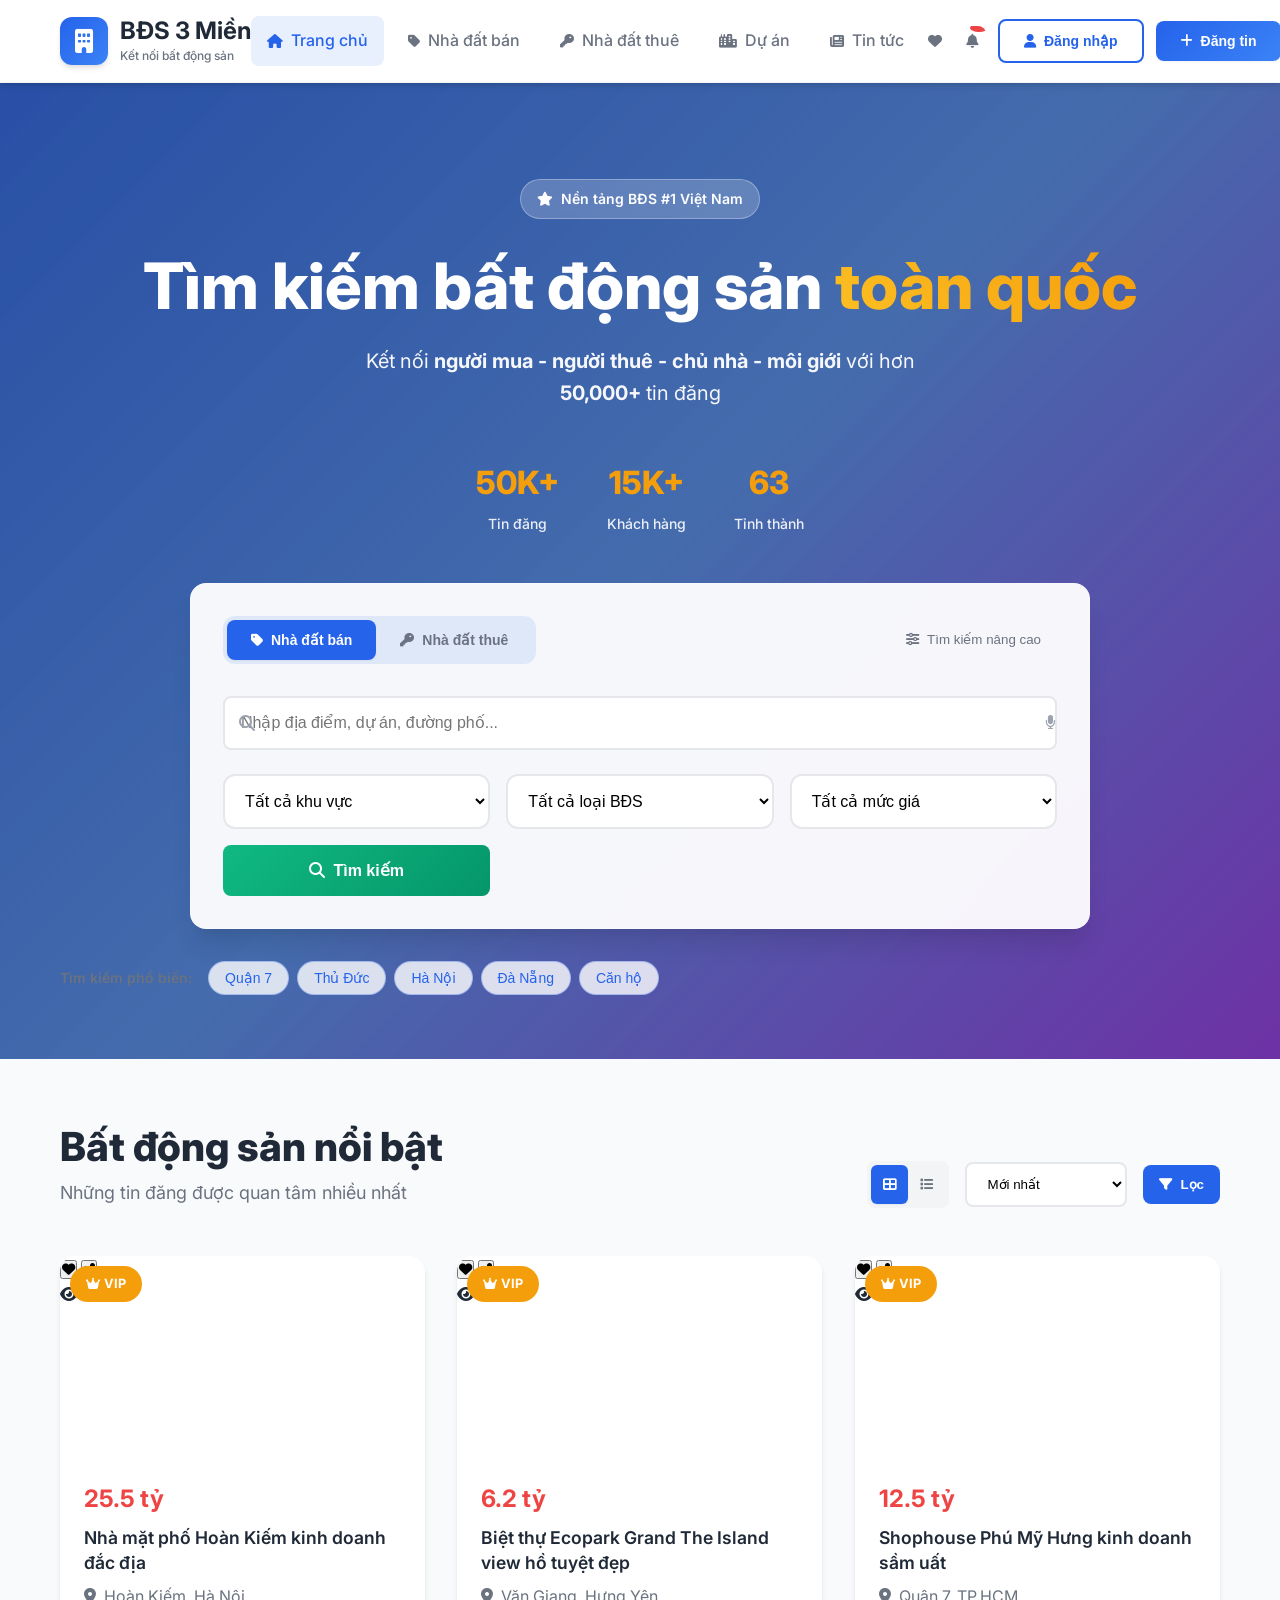
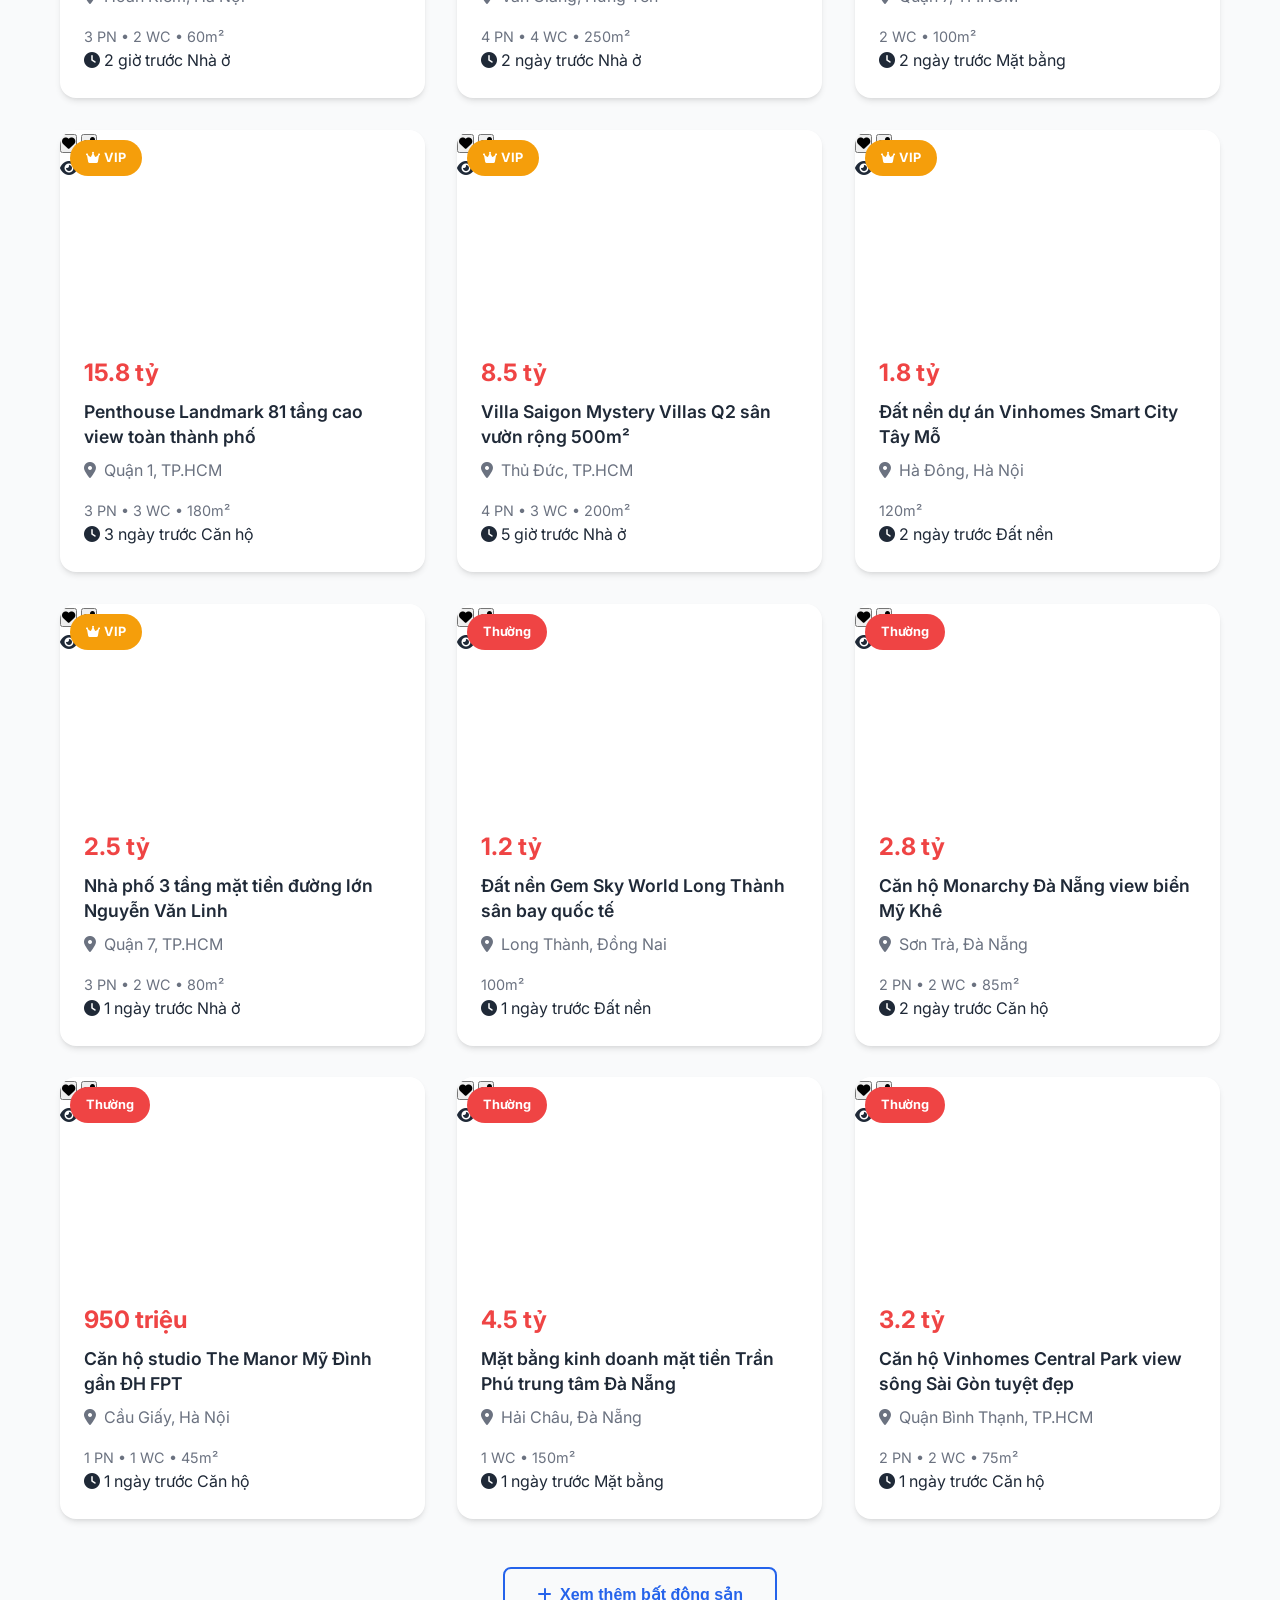
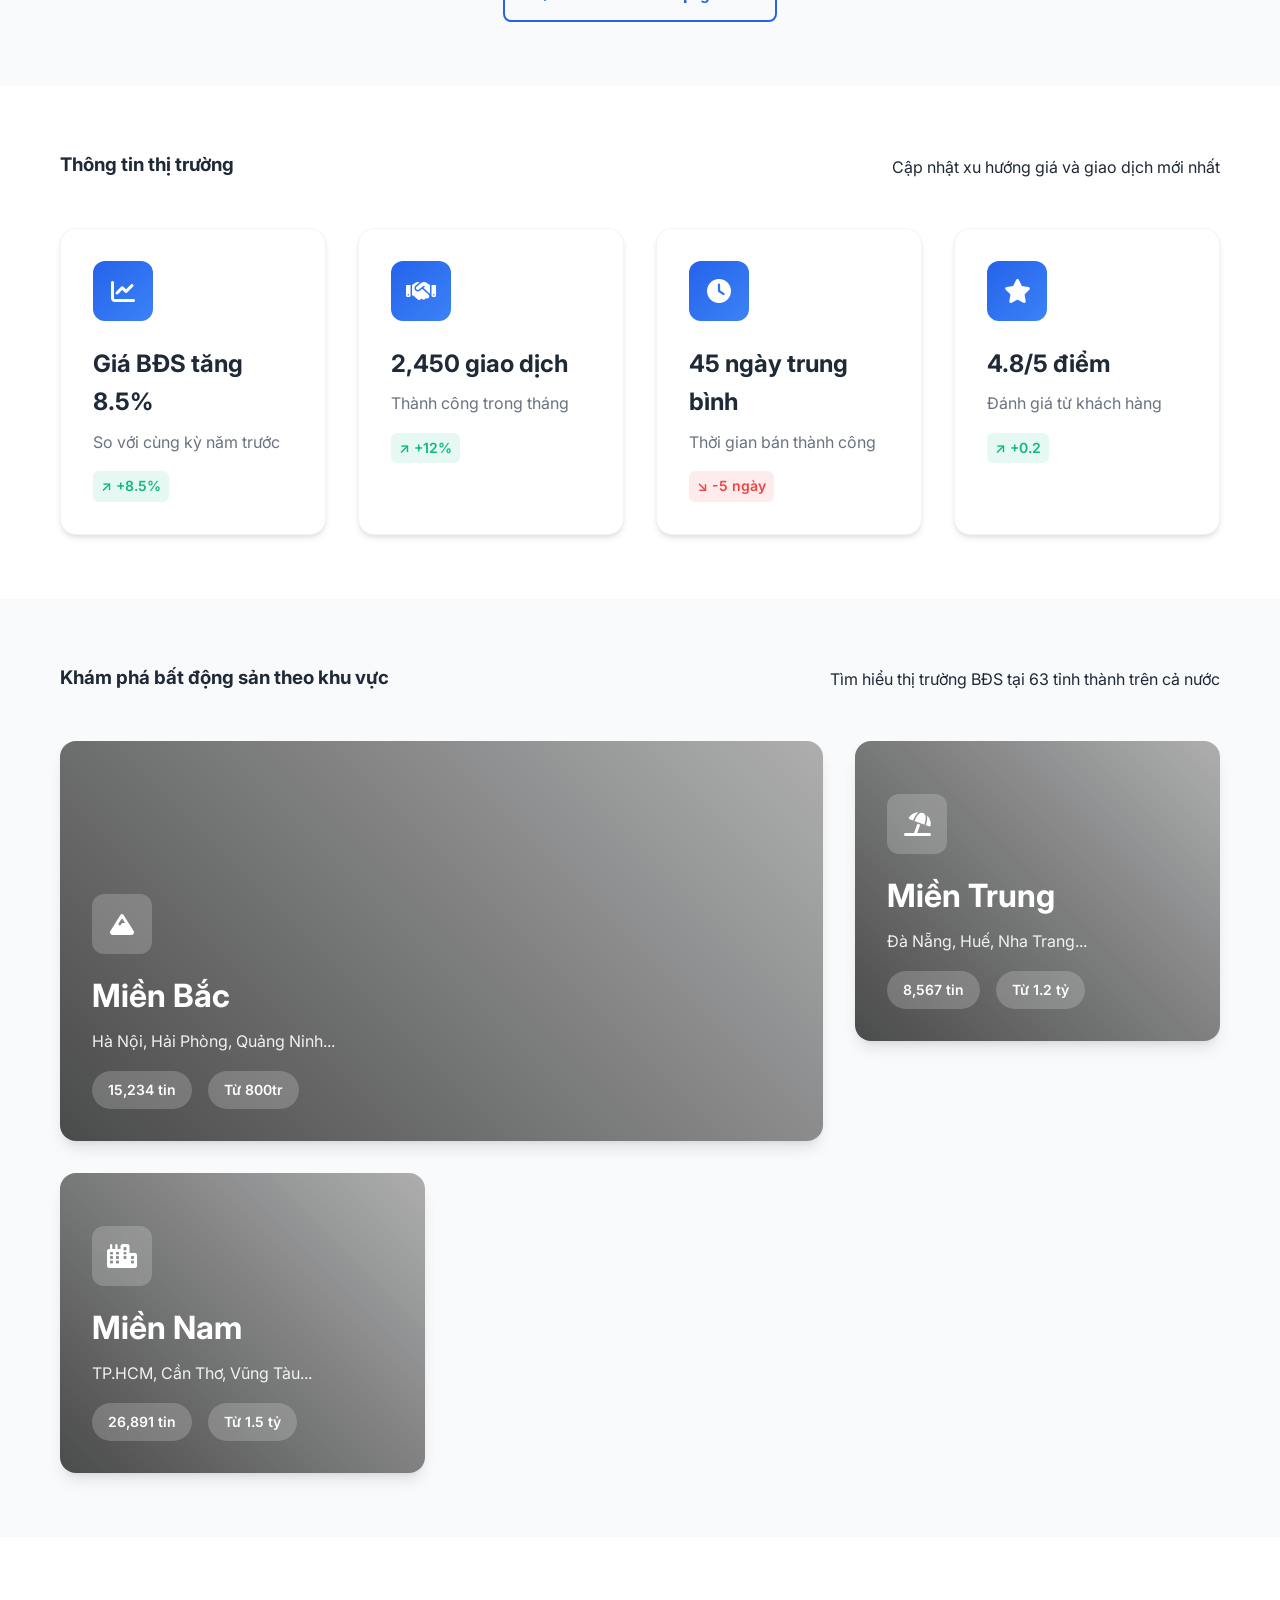
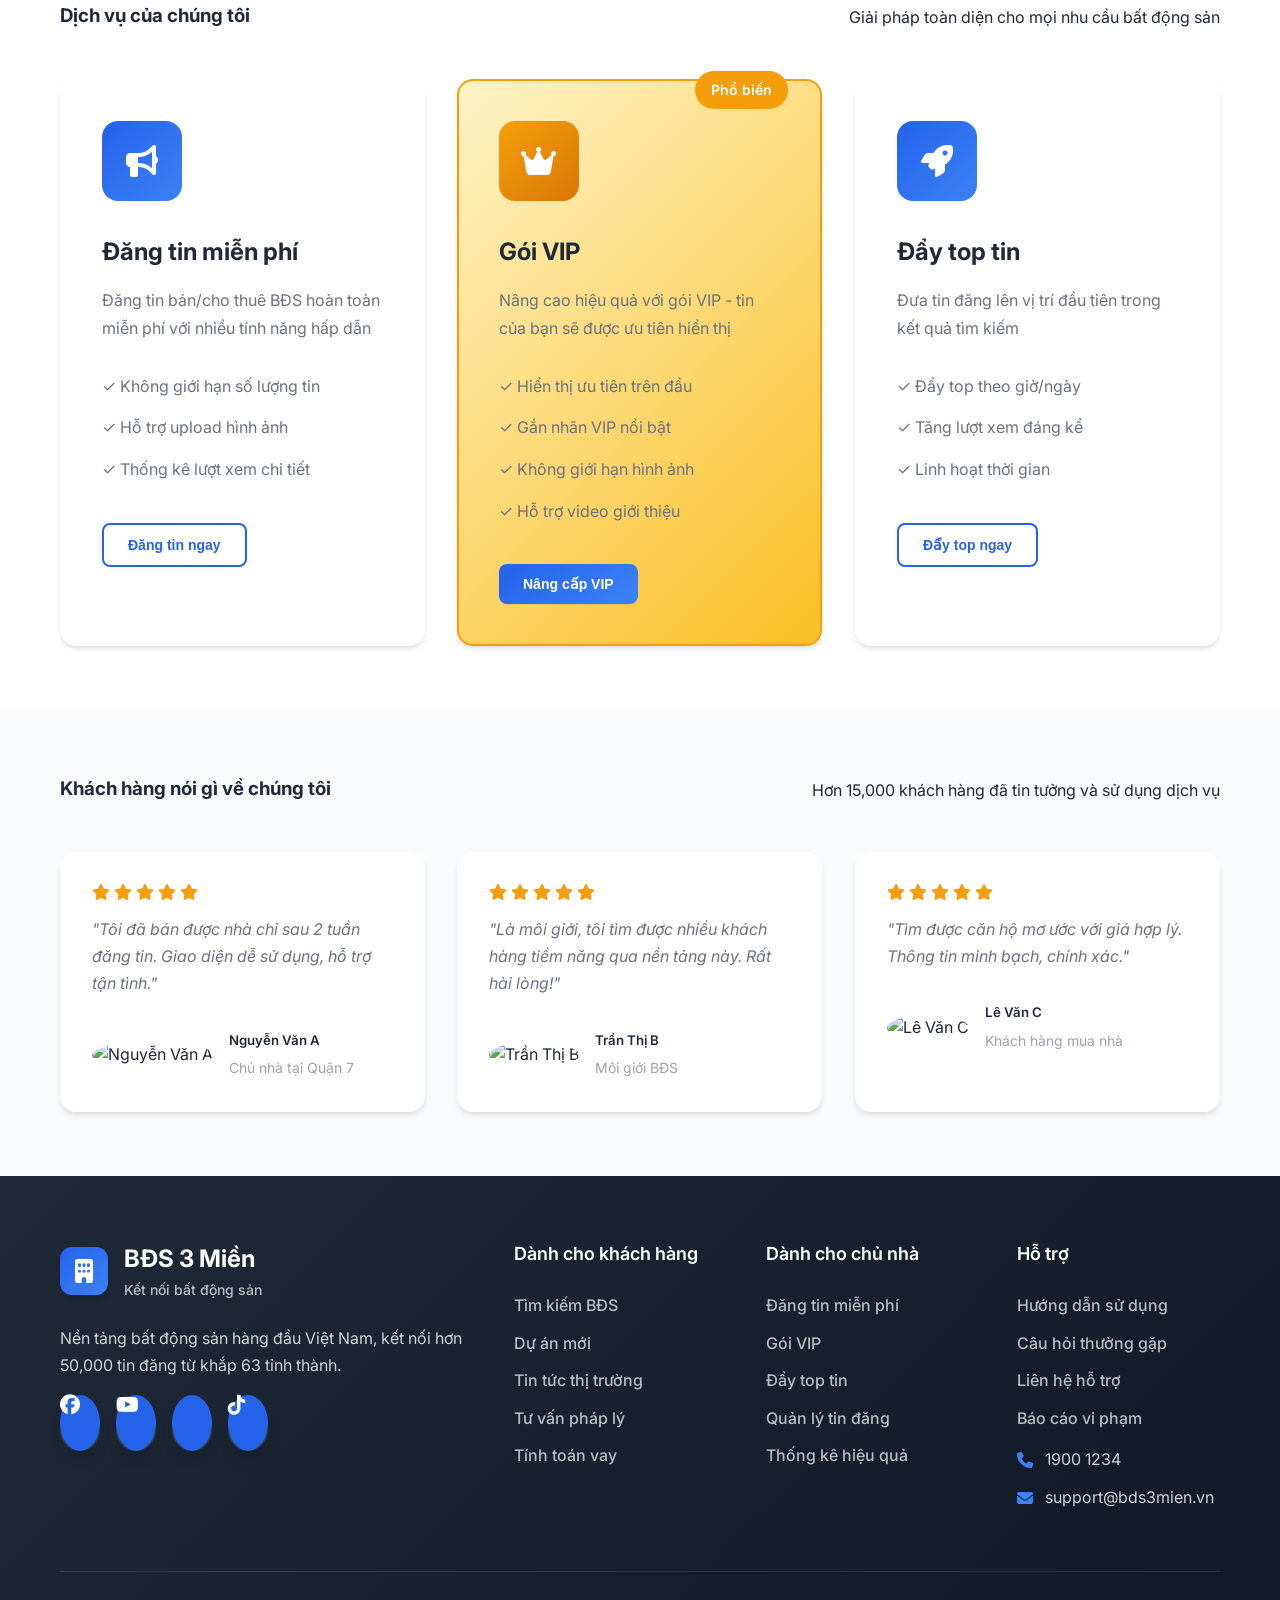
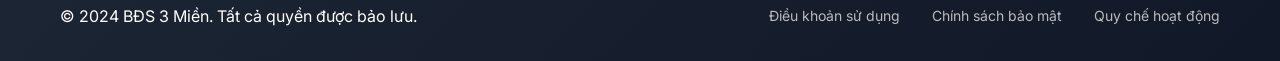
==== commit 20abf08e: "Update" ====
--- a/index.html
+++ b/index.html
@@ -66,8 +66,10 @@
                     <i class="fas fa-plus"></i>
                     Đăng tin
                 </button>
-                <button class="mobile-menu-toggle" onclick="toggleMobileMenu()">
-                    <i class="fas fa-bars"></i>
+                <button class="mobile-menu-toggle" onclick="toggleMobileMenu()" aria-label="Menu">
+                    <span class="hamburger-line"></span>
+                    <span class="hamburger-line"></span>
+                    <span class="hamburger-line"></span>
                 </button>
             </div>
         </div>
@@ -719,6 +721,11 @@
         </div>
     </div>
 
+    <!-- Pull to Refresh Indicator -->
+    <div class="pull-to-refresh">
+        Kéo để làm mới
+    </div>
+
     <script src="script.js"></script>
     <script src="enhanced-features.js"></script>
 </body>
--- a/styles.css
+++ b/styles.css
@@ -159,10 +159,36 @@
     display: none;
     background: none;
     border: none;
-    font-size: 1.5rem;
-    color: var(--text-primary);
     cursor: pointer;
     padding: 0.5rem;
+    flex-direction: column;
+    justify-content: center;
+    align-items: center;
+    width: 40px;
+    height: 40px;
+    position: relative;
+    z-index: 1002;
+}
+
+.hamburger-line {
+    width: 24px;
+    height: 2px;
+    background: var(--text-primary);
+    margin: 3px 0;
+    transition: all 0.3s ease;
+    border-radius: 2px;
+}
+
+.mobile-menu-toggle.active .hamburger-line:nth-child(1) {
+    transform: rotate(45deg) translate(6px, 6px);
+}
+
+.mobile-menu-toggle.active .hamburger-line:nth-child(2) {
+    opacity: 0;
+}
+
+.mobile-menu-toggle.active .hamburger-line:nth-child(3) {
+    transform: rotate(-45deg) translate(6px, -6px);
 }
 
 /* Buttons */
@@ -1551,18 +1577,37 @@
 }
 
 /* Responsive Design */
-@media (max-width: 1024px) {
+@media (max-width: 1200px) {
+    .container {
+        padding: 0 15px;
+    }
+    
     .hero-stats {
         gap: 2rem;
     }
     
     .filter-row {
+        grid-template-columns: repeat(2, 1fr);
+    }
+    
+    .btn-search {
+        grid-column: span 2;
+    }
+}
+
+@media (max-width: 1024px) {
+    .filter-row {
         grid-template-columns: 1fr;
+    }
+    
+    .btn-search {
+        grid-column: span 1;
     }
     
     .section-header {
         flex-direction: column;
         align-items: flex-start;
+        gap: 1.5rem;
     }
     
     .footer-content {
@@ -1573,12 +1618,34 @@
         grid-column: span 1;
         height: 300px;
     }
+    
+    .insights-grid {
+        grid-template-columns: repeat(2, 1fr);
+    }
 }
 
 @media (max-width: 768px) {
+    /* Header Mobile Optimization */
+    .header {
+        position: fixed;
+        width: 100%;
+        top: 0;
+        z-index: 1001;
+    }
+    
     .header .container {
         flex-wrap: wrap;
         position: relative;
+        padding: 0.75rem 15px;
+        min-height: 70px;
+    }
+    
+    .logo-text h1 {
+        font-size: 1.25rem;
+    }
+    
+    .logo-text span {
+        display: none;
     }
     
     .nav-menu {
@@ -1594,29 +1661,81 @@
         top: 100%;
         left: 0;
         right: 0;
-        box-shadow: var(--shadow-md);
+        box-shadow: var(--shadow-lg);
+        border-radius: 0 0 var(--radius-lg) var(--radius-lg);
     }
     
     .nav-menu.mobile-active {
         display: flex;
     }
     
+    .nav-link {
+        padding: 1rem 1.5rem;
+        border-radius: 0;
+        border-bottom: 1px solid var(--border-light);
+    }
+    
+    .nav-link:last-child {
+        border-bottom: none;
+    }
+    
+    .nav-actions {
+        gap: 0.5rem;
+    }
+    
+    .nav-actions .btn {
+        padding: 0.5rem 1rem;
+        font-size: 0.8rem;
+    }
+    
+    .nav-actions .btn span {
+        display: none;
+    }
+    
     .mobile-menu-toggle {
         display: block;
     }
     
+    /* Hero Mobile Optimization */
+    .hero {
+        padding: 8rem 0 3rem;
+        margin-top: 70px;
+    }
+    
     .hero-content h2 {
-        font-size: 2.5rem;
+        font-size: 2.2rem;
+        line-height: 1.2;
+    }
+    
+    .hero-content p {
+        font-size: 1.1rem;
+        margin-bottom: 2rem;
     }
     
     .hero-stats {
-        flex-direction: column;
+        flex-direction: row;
+        justify-content: space-around;
         gap: 1rem;
-        text-align: center;
-    }
-    
+        margin-bottom: 2rem;
+    }
+    
+    .stat-item {
+        flex: 1;
+        min-width: 0;
+    }
+    
+    .stat-number {
+        font-size: 1.5rem;
+    }
+    
+    .stat-label {
+        font-size: 0.8rem;
+    }
+    
+    /* Search Form Mobile Optimization */
     .search-form {
         margin: 0 1rem;
+        padding: 1.5rem;
     }
     
     .search-header {
@@ -1625,15 +1744,179 @@
         align-items: stretch;
     }
     
+    .search-tabs {
+        width: 100%;
+        justify-content: center;
+    }
+    
+    .tab-btn {
+        flex: 1;
+        padding: 0.75rem 1rem;
+        font-size: 0.8rem;
+    }
+    
+    .tab-btn span {
+        display: none;
+    }
+    
+    .advanced-search-btn {
+        font-size: 0.85rem;
+        padding: 0.75rem;
+    }
+    
+    .input-group input {
+        padding: 0.875rem 0.875rem 0.875rem 2.5rem;
+        font-size: 0.9rem;
+    }
+    
+    .select-input {
+        padding: 0.875rem;
+        font-size: 0.9rem;
+    }
+    
+    .btn-search {
+        padding: 1rem 1.5rem;
+        font-size: 0.9rem;
+    }
+    
+    .quick-suggestions {
+        flex-direction: column;
+        align-items: flex-start;
+        gap: 0.75rem;
+    }
+    
+    .suggestion-tags {
+        width: 100%;
+        justify-content: flex-start;
+    }
+    
+    .suggestion-tag {
+        font-size: 0.8rem;
+        padding: 0.4rem 0.8rem;
+    }
+    
+    /* Properties Grid Mobile */
     .properties-grid {
         grid-template-columns: 1fr;
-    }
-    
+        gap: 1.5rem;
+    }
+    
+    .property-card {
+        margin: 0 1rem;
+    }
+    
+    .property-image {
+        height: 180px;
+    }
+    
+    .property-info {
+        padding: 1.25rem;
+    }
+    
+    .property-price {
+        font-size: 1.3rem;
+    }
+    
+    .property-title {
+        font-size: 1rem;
+        line-height: 1.3;
+    }
+    
+    .property-details {
+        font-size: 0.85rem;
+        flex-direction: column;
+        gap: 0.25rem;
+    }
+    
+    /* Section Controls Mobile */
+    .section-controls {
+        width: 100%;
+        justify-content: space-between;
+        flex-wrap: wrap;
+        gap: 1rem;
+    }
+    
+    .view-toggle {
+        order: 1;
+    }
+    
+    .sort-dropdown {
+        order: 2;
+        flex: 1;
+    }
+    
+    .filter-btn {
+        order: 3;
+        padding: 0.75rem 1.5rem;
+    }
+    
+    /* Insights Grid Mobile */
+    .insights-grid {
+        grid-template-columns: 1fr;
+        gap: 1.5rem;
+    }
+    
+    .insight-card {
+        padding: 1.5rem;
+        margin: 0 1rem;
+    }
+    
+    .insight-icon {
+        width: 50px;
+        height: 50px;
+        font-size: 1.25rem;
+        margin-bottom: 1rem;
+    }
+    
+    .insight-content h4 {
+        font-size: 1.25rem;
+    }
+    
+    /* Regions Mobile */
+    .regions-grid {
+        grid-template-columns: 1fr;
+        gap: 1.5rem;
+        margin: 0 1rem;
+    }
+    
+    .region-card {
+        height: 250px;
+    }
+    
+    .region-content {
+        padding: 1.5rem;
+    }
+    
+    .region-content h4 {
+        font-size: 1.5rem;
+    }
+    
+    .region-icon {
+        width: 50px;
+        height: 50px;
+        font-size: 1.25rem;
+    }
+    
+    /* Services Mobile */
     .services-grid,
     .testimonials-grid {
         grid-template-columns: 1fr;
-    }
-    
+        gap: 1.5rem;
+    }
+    
+    .service-card,
+    .testimonial-card {
+        margin: 0 1rem;
+        padding: 2rem 1.5rem;
+    }
+    
+    .service-icon {
+        width: 60px;
+        height: 60px;
+        font-size: 1.5rem;
+    }
+    
+    /* Footer Mobile */
     .footer-content {
         grid-template-columns: 1fr;
         gap: 2rem;
@@ -1642,47 +1925,314 @@
     .footer-bottom-content {
         flex-direction: column;
         text-align: center;
-    }
-    
+        gap: 1rem;
+    }
+    
+    .footer-links {
+        justify-content: center;
+        flex-wrap: wrap;
+        gap: 1rem;
+    }
+    
+    /* FAB Mobile */
     .fab-container {
         bottom: 1rem;
         right: 1rem;
     }
     
-    .section-controls {
-        width: 100%;
-        justify-content: space-between;
-    }
-}
-
-@media (max-width: 480px) {
-    .hero-content h2 {
-        font-size: 2rem;
-    }
-    
-    .section-title h3 {
-        font-size: 2rem;
-    }
-    
+    .fab {
+        width: 50px;
+        height: 50px;
+        font-size: 1.25rem;
+    }
+    
+    .main-fab {
+        width: 56px;
+        height: 56px;
+    }
+    
+    /* Modal Mobile */
     .modal {
-        padding: 1rem;
+        padding: 0.5rem;
     }
     
     .modal-content {
         max-height: 95vh;
+        border-radius: var(--radius-lg);
+    }
+    
+    .modal-header {
+        padding: 1.5rem 1.5rem 1rem;
     }
     
     .modal-body {
         padding: 1.5rem;
     }
     
+    .post-steps {
+        flex-direction: column;
+        gap: 0.5rem;
+        margin-bottom: 1.5rem;
+    }
+    
+    .step {
+        justify-content: flex-start;
+        padding: 0.75rem;
+        background: var(--bg-tertiary);
+        border-radius: var(--radius-md);
+    }
+    
+    .step.active {
+        background: rgba(37, 99, 235, 0.1);
+    }
+}
+
+@media (max-width: 480px) {
+    /* Extra small mobile optimization */
+    .container {
+        padding: 0 10px;
+    }
+    
+    .hero {
+        padding: 7rem 0 2rem;
+    }
+    
+    .hero-content h2 {
+        font-size: 1.8rem;
+    }
+    
+    .hero-content p {
+        font-size: 1rem;
+    }
+    
+    .hero-stats {
+        flex-direction: column;
+        gap: 0.75rem;
+    }
+    
+    .search-form {
+        margin: 0 0.5rem;
+        padding: 1rem;
+    }
+    
+    .section-title h3 {
+        font-size: 1.8rem;
+    }
+    
+    .property-card,
+    .insight-card,
+    .service-card,
+    .testimonial-card {
+        margin: 0 0.5rem;
+    }
+    
+    .regions-grid {
+        margin: 0 0.5rem;
+    }
+    
     .form-actions {
         justify-content: stretch;
+        flex-direction: column;
     }
     
     .form-actions .btn {
-        flex: 1;
-    }
+        width: 100%;
+    }
+    
+    .social-login {
+        grid-template-columns: 1fr;
+    }
+    
+    /* Touch-friendly buttons */
+    .btn {
+        min-height: 44px;
+        padding: 0.75rem 1rem;
+    }
+    
+    .nav-link {
+        min-height: 48px;
+    }
+    
+    .suggestion-tag {
+        min-height: 36px;
+    }
+    
+    /* Mobile property card enhancements */
+    .property-favorite {
+        position: absolute;
+        top: 10px;
+        right: 10px;
+        background: rgba(255, 255, 255, 0.9);
+        border: none;
+        border-radius: 50%;
+        width: 36px;
+        height: 36px;
+        display: flex;
+        align-items: center;
+        justify-content: center;
+        cursor: pointer;
+        transition: all 0.2s ease;
+        z-index: 2;
+    }
+    
+    .property-favorite:hover,
+    .property-favorite.favorited {
+        background: var(--danger-color);
+        color: white;
+    }
+    
+    .property-actions {
+        display: flex;
+        justify-content: space-between;
+        margin-top: 1rem;
+        padding-top: 1rem;
+        border-top: 1px solid var(--border-light);
+    }
+    
+    .btn-action {
+        background: var(--bg-tertiary);
+        border: none;
+        border-radius: 50%;
+        width: 40px;
+        height: 40px;
+        display: flex;
+        align-items: center;
+        justify-content: center;
+        cursor: pointer;
+        transition: all 0.2s ease;
+        color: var(--text-secondary);
+    }
+    
+    .btn-action:hover {
+        background: var(--primary-color);
+        color: white;
+        transform: scale(1.1);
+    }
+    
+    /* Pull to refresh styles */
+    .pull-to-refresh {
+        position: fixed;
+        top: 0;
+        left: 50%;
+        transform: translateX(-50%) translateY(-100%);
+        background: var(--primary-color);
+        color: white;
+        padding: 0.5rem 1rem;
+        border-radius: 0 0 var(--radius-md) var(--radius-md);
+        font-size: 0.875rem;
+        z-index: 1000;
+        opacity: 0;
+        transition: all 0.3s ease;
+    }
+    
+    .pull-to-refresh.active {
+        opacity: 1;
+        transform: translateX(-50%) translateY(0);
+    }
+}
+
+/* Mobile-specific optimizations */
+@media (hover: none) and (pointer: coarse) {
+    /* Touch device optimizations */
+    .btn:hover,
+    .nav-link:hover,
+    .property-card:hover,
+    .service-card:hover,
+    .testimonial-card:hover,
+    .insight-card:hover,
+    .region-card:hover {
+        transform: none;
+    }
+    
+    .btn:active {
+        transform: scale(0.98);
+    }
+    
+    .property-card:active,
+    .region-card:active {
+        transform: scale(0.99);
+    }
+}
+
+/* Swipe gestures for mobile */
+.swipe-container {
+    overflow-x: auto;
+    scroll-snap-type: x mandatory;
+    -webkit-overflow-scrolling: touch;
+    scrollbar-width: none;
+    -ms-overflow-style: none;
+}
+
+.swipe-container::-webkit-scrollbar {
+    display: none;
+}
+
+.swipe-item {
+    scroll-snap-align: start;
+    flex-shrink: 0;
+}
+
+/* Mobile-friendly property cards */
+@media (max-width: 768px) {
+    .properties-container {
+        position: relative;
+    }
+    
+    .properties-grid {
+        display: flex;
+        overflow-x: auto;
+        scroll-snap-type: x mandatory;
+        gap: 1rem;
+        padding: 0 1rem;
+        -webkit-overflow-scrolling: touch;
+        scrollbar-width: none;
+        -ms-overflow-style: none;
+    }
+    
+    .properties-grid::-webkit-scrollbar {
+        display: none;
+    }
+    
+    .property-card {
+        min-width: 280px;
+        max-width: 320px;
+        scroll-snap-align: start;
+        margin: 0;
+    }
+    
+    /* Add scroll indicators */
+    .properties-container::after {
+        content: '';
+        position: absolute;
+        right: 0;
+        top: 0;
+        bottom: 0;
+        width: 20px;
+        background: linear-gradient(to left, rgba(249, 250, 251, 0.8), transparent);
+        pointer-events: none;
+    }
+}
+
+/* Pull to refresh indicator */
+.pull-to-refresh {
+    position: fixed;
+    top: 0;
+    left: 50%;
+    transform: translateX(-50%);
+    background: var(--primary-color);
+    color: white;
+    padding: 0.5rem 1rem;
+    border-radius: 0 0 var(--radius-md) var(--radius-md);
+    font-size: 0.875rem;
+    z-index: 1000;
+    opacity: 0;
+    transform: translateX(-50%) translateY(-100%);
+    transition: all 0.3s ease;
+}
+
+.pull-to-refresh.active {
+    opacity: 1;
+    transform: translateX(-50%) translateY(0);
 }
 
 /* Loading States */
@@ -1711,6 +2261,69 @@
     }
 }
 
+/* Skeleton loading for mobile */
+.skeleton {
+    background: linear-gradient(90deg, #f0f0f0 25%, #e0e0e0 50%, #f0f0f0 75%);
+    background-size: 200% 100%;
+    animation: loading 1.5s infinite;
+}
+
+@keyframes loading {
+    0% {
+        background-position: 200% 0;
+    }
+    100% {
+        background-position: -200% 0;
+    }
+}
+
+.skeleton-card {
+    background: white;
+    border-radius: var(--radius-xl);
+    padding: 1rem;
+    margin-bottom: 1rem;
+}
+
+.skeleton-image {
+    height: 180px;
+    border-radius: var(--radius-lg);
+    margin-bottom: 1rem;
+}
+
+.skeleton-text {
+    height: 1rem;
+    border-radius: var(--radius-sm);
+    margin-bottom: 0.5rem;
+}
+
+.skeleton-text.short {
+    width: 60%;
+}
+
+.skeleton-text.medium {
+    width: 80%;
+}
+
+/* Sticky elements for mobile */
+@media (max-width: 768px) {
+    .search-form {
+        position: sticky;
+        top: 70px;
+        z-index: 100;
+        margin-bottom: 2rem;
+    }
+    
+    .section-controls {
+        position: sticky;
+        top: calc(70px + 2rem);
+        z-index: 99;
+        background: var(--bg-secondary);
+        padding: 1rem;
+        margin: -1rem -1rem 1rem -1rem;
+        border-radius: var(--radius-lg);
+    }
+}
+
 /* Accessibility */
 @media (prefers-reduced-motion: reduce) {
     * {
@@ -1738,4 +2351,105 @@
         --shadow-lg: 0 10px 15px -3px rgba(0, 0, 0, 0.3);
         --shadow-xl: 0 20px 25px -5px rgba(0, 0, 0, 0.3);
     }
+}
+
+/* Performance optimizations */
+.property-card,
+.service-card,
+.testimonial-card,
+.insight-card,
+.region-card {
+    will-change: transform;
+    backface-visibility: hidden;
+}
+
+/* Smooth scrolling for iOS */
+.properties-grid,
+.swipe-container {
+    -webkit-overflow-scrolling: touch;
+}
+
+/* Prevent zoom on input focus (iOS) */
+@media screen and (max-width: 768px) {
+    input[type="text"],
+    input[type="number"],
+    input[type="email"],
+    input[type="tel"],
+    select,
+    textarea {
+        font-size: 16px;
+    }
+}
+
+/* Dark mode support */
+@media (prefers-color-scheme: dark) {
+    :root {
+        --text-primary: #f9fafb;
+        --text-secondary: #d1d5db;
+        --text-muted: #9ca3af;
+        
+        --bg-primary: #1f2937;
+        --bg-secondary: #111827;
+        --bg-tertiary: #374151;
+        
+        --border-color: #374151;
+        --border-light: #4b5563;
+    }
+    
+    .search-form {
+        background: rgba(31, 41, 55, 0.95);
+    }
+    
+    .property-card,
+    .service-card,
+    .testimonial-card,
+    .insight-card,
+    .contact-card,
+    .similar-properties {
+        background: var(--bg-primary);
+        border: 1px solid var(--border-color);
+    }
+    
+    .modal-content {
+        background: var(--bg-primary);
+        border: 1px solid var(--border-color);
+    }
+}
+
+/* Reduced motion support */
+@media (prefers-reduced-motion: reduce) {
+    .property-card:hover,
+    .service-card:hover,
+    .testimonial-card:hover,
+    .insight-card:hover,
+    .region-card:hover,
+    .btn:hover {
+        transform: none;
+    }
+    
+    .properties-grid {
+        scroll-behavior: auto;
+    }
+}
+
+/* Print styles */
+@media print {
+    .header,
+    .fab-container,
+    .modal,
+    .pull-to-refresh {
+        display: none;
+    }
+    
+    .hero {
+        background: white;
+        color: black;
+        padding: 2rem 0;
+    }
+    
+    .property-card {
+        break-inside: avoid;
+        box-shadow: none;
+        border: 1px solid #ccc;
+    }
 }
